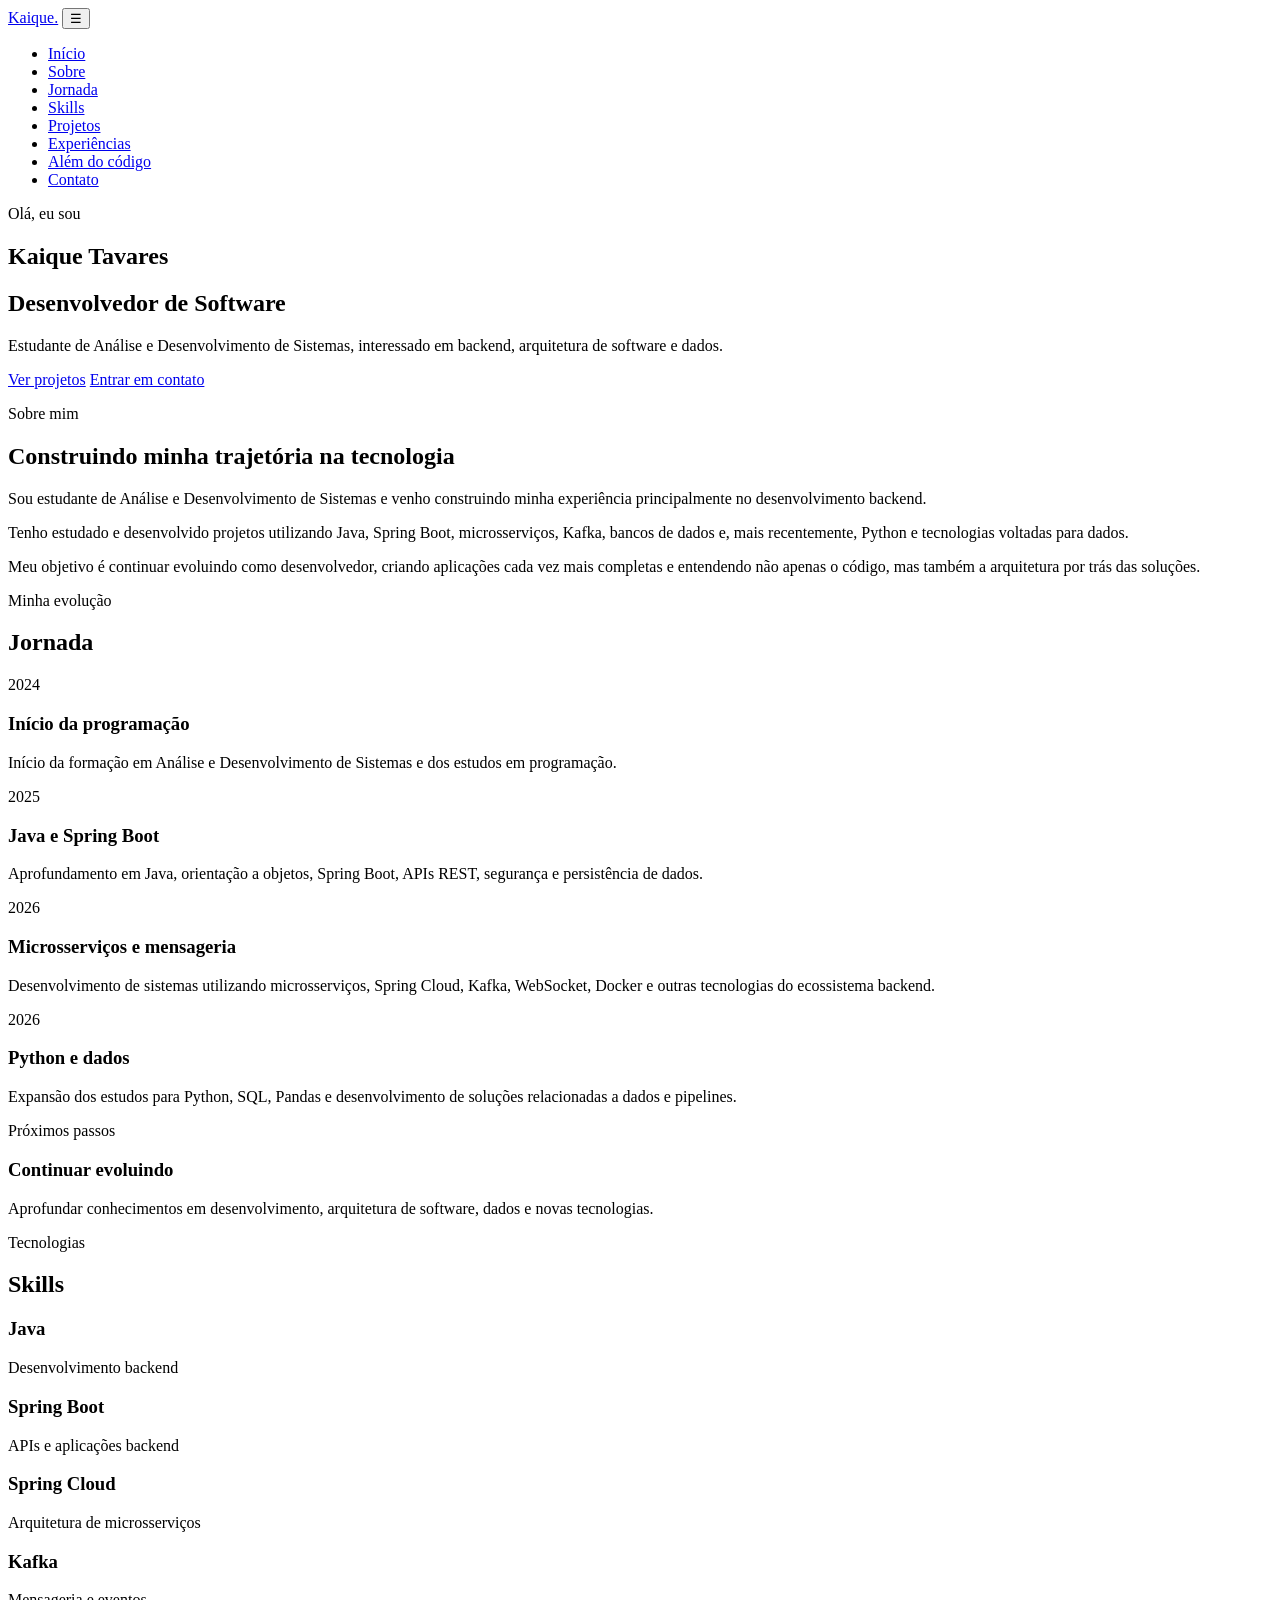
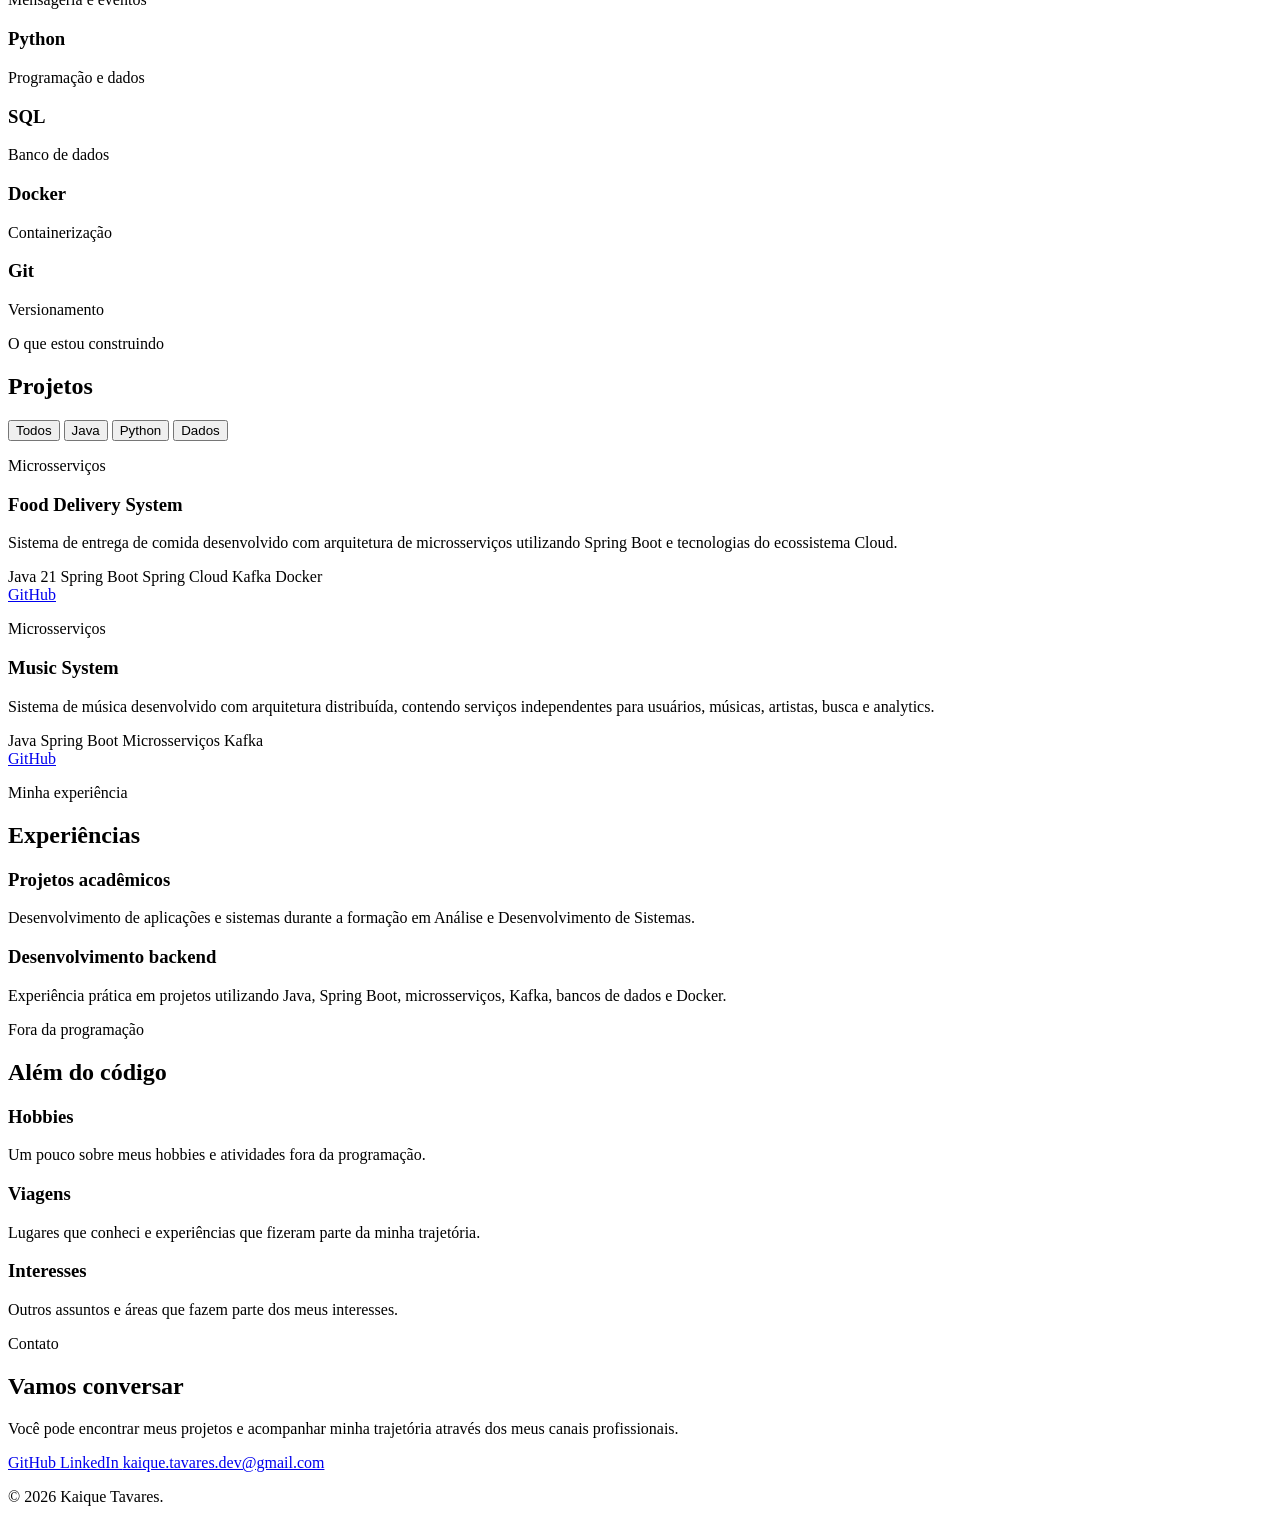
==== index.html @ 8b567968 "criando a estrutura do portfolio" ====
<!DOCTYPE html>
<html lang="pt-BR">
<head>
    <meta charset="UTF-8">
    <meta name="viewport" content="width=device-width, initial-scale=1.0">
    <meta name="description" content="Portfólio pessoal de Kaique Tavares, desenvolvedor de software.">
    <title>Kaique Tavares | Desenvolvedor de Software</title>
    <link rel="stylesheet" href="css/style.css">
</head>

<body>

    <header class="header">
        <nav class="navbar">
            <a href="#home" class="logo">Kaique.</a>

            <button class="menu-toggle" type="button" aria-label="Abrir menu" aria-expanded="false">
                ☰
            </button>

            <ul class="nav-links">
                <li><a href="#home">Início</a></li>
                <li><a href="#sobre">Sobre</a></li>
                <li><a href="#jornada">Jornada</a></li>
                <li><a href="#skills">Skills</a></li>
                <li><a href="#projetos">Projetos</a></li>
                <li><a href="#experiencias">Experiências</a></li>
                <li><a href="#alem-do-codigo">Além do código</a></li>
                <li><a href="#contato">Contato</a></li>
            </ul>
        </nav>
    </header>

    <main>

        <section id="home" class="hero">
            <div class="hero-content">
                <p class="hero-intro">Olá, eu sou</p>

                <h1>Kaique Tavares</h1>

                <h2>Desenvolvedor de Software</h2>

                <p class="hero-description">
                    Estudante de Análise e Desenvolvimento de Sistemas,
                    interessado em backend, arquitetura de software e dados.
                </p>

                <div class="hero-actions">
                    <a href="#projetos" class="btn">Ver projetos</a>
                    <a href="#contato" class="btn btn-outline">Entrar em contato</a>
                </div>
            </div>
        </section>

        <section id="sobre" class="section">
            <div class="container">
                <p class="section-subtitle">Sobre mim</p>

                <h2 class="section-title">Construindo minha trajetória na tecnologia</h2>

                <div class="about-content">
                    <div class="about-image"></div>

                    <div class="about-text">
                        <p>
                            Sou estudante de Análise e Desenvolvimento de Sistemas
                            e venho construindo minha experiência principalmente
                            no desenvolvimento backend.
                        </p>

                        <p>
                            Tenho estudado e desenvolvido projetos utilizando Java,
                            Spring Boot, microsserviços, Kafka, bancos de dados e,
                            mais recentemente, Python e tecnologias voltadas para dados.
                        </p>

                        <p>
                            Meu objetivo é continuar evoluindo como desenvolvedor,
                            criando aplicações cada vez mais completas e entendendo
                            não apenas o código, mas também a arquitetura por trás
                            das soluções.
                        </p>
                    </div>
                </div>
            </div>
        </section>

        <section id="jornada" class="section">
            <div class="container">
                <p class="section-subtitle">Minha evolução</p>

                <h2 class="section-title">Jornada</h2>

                <div class="timeline">

                    <article class="timeline-item">
                        <span class="timeline-year">2024</span>

                        <div class="timeline-content">
                            <h3>Início da programação</h3>

                            <p>
                                Início da formação em Análise e Desenvolvimento
                                de Sistemas e dos estudos em programação.
                            </p>
                        </div>
                    </article>

                    <article class="timeline-item">
                        <span class="timeline-year">2025</span>

                        <div class="timeline-content">
                            <h3>Java e Spring Boot</h3>

                            <p>
                                Aprofundamento em Java, orientação a objetos,
                                Spring Boot, APIs REST, segurança e persistência
                                de dados.
                            </p>
                        </div>
                    </article>

                    <article class="timeline-item">
                        <span class="timeline-year">2026</span>

                        <div class="timeline-content">
                            <h3>Microsserviços e mensageria</h3>

                            <p>
                                Desenvolvimento de sistemas utilizando
                                microsserviços, Spring Cloud, Kafka, WebSocket,
                                Docker e outras tecnologias do ecossistema backend.
                            </p>
                        </div>
                    </article>

                    <article class="timeline-item">
                        <span class="timeline-year">2026</span>

                        <div class="timeline-content">
                            <h3>Python e dados</h3>

                            <p>
                                Expansão dos estudos para Python, SQL, Pandas
                                e desenvolvimento de soluções relacionadas
                                a dados e pipelines.
                            </p>
                        </div>
                    </article>

                    <article class="timeline-item">
                        <span class="timeline-year">Próximos passos</span>

                        <div class="timeline-content">
                            <h3>Continuar evoluindo</h3>

                            <p>
                                Aprofundar conhecimentos em desenvolvimento,
                                arquitetura de software, dados e novas tecnologias.
                            </p>
                        </div>
                    </article>

                </div>
            </div>
        </section>

        <section id="skills" class="section">
            <div class="container">
                <p class="section-subtitle">Tecnologias</p>

                <h2 class="section-title">Skills</h2>

                <div class="skills-grid">

                    <article class="skill-card">
                        <h3>Java</h3>
                        <p>Desenvolvimento backend</p>
                    </article>

                    <article class="skill-card">
                        <h3>Spring Boot</h3>
                        <p>APIs e aplicações backend</p>
                    </article>

                    <article class="skill-card">
                        <h3>Spring Cloud</h3>
                        <p>Arquitetura de microsserviços</p>
                    </article>

                    <article class="skill-card">
                        <h3>Kafka</h3>
                        <p>Mensageria e eventos</p>
                    </article>

                    <article class="skill-card">
                        <h3>Python</h3>
                        <p>Programação e dados</p>
                    </article>

                    <article class="skill-card">
                        <h3>SQL</h3>
                        <p>Banco de dados</p>
                    </article>

                    <article class="skill-card">
                        <h3>Docker</h3>
                        <p>Containerização</p>
                    </article>

                    <article class="skill-card">
                        <h3>Git</h3>
                        <p>Versionamento</p>
                    </article>

                </div>
            </div>
        </section>

        <section id="projetos" class="section">
            <div class="container">
                <p class="section-subtitle">O que estou construindo</p>

                <h2 class="section-title">Projetos</h2>

                <div class="project-filters">
                    <button type="button" class="filter-btn active" data-filter="todos">
                        Todos
                    </button>

                    <button type="button" class="filter-btn" data-filter="java">
                        Java
                    </button>

                    <button type="button" class="filter-btn" data-filter="python">
                        Python
                    </button>

                    <button type="button" class="filter-btn" data-filter="dados">
                        Dados
                    </button>
                </div>

                <div class="projects-grid">

                    <article class="project-card" data-category="java">
                        <div class="project-content">
                            <p class="project-category">Microsserviços</p>

                            <h3>Food Delivery System</h3>

                            <p>
                                Sistema de entrega de comida desenvolvido com
                                arquitetura de microsserviços utilizando
                                Spring Boot e tecnologias do ecossistema Cloud.
                            </p>

                            <div class="project-technologies">
                                <span>Java 21</span>
                                <span>Spring Boot</span>
                                <span>Spring Cloud</span>
                                <span>Kafka</span>
                                <span>Docker</span>
                            </div>

                            <div class="project-links">
                                <a
                                    href="https://github.com/KaiqueVieiraTavares/entrega-comida"
                                    target="_blank"
                                    rel="noopener noreferrer"
                                >
                                    GitHub
                                </a>
                            </div>
                        </div>
                    </article>

                    <article class="project-card" data-category="java">
                        <div class="project-content">
                            <p class="project-category">Microsserviços</p>

                            <h3>Music System</h3>

                            <p>
                                Sistema de música desenvolvido com arquitetura
                                distribuída, contendo serviços independentes
                                para usuários, músicas, artistas, busca e analytics.
                            </p>

                            <div class="project-technologies">
                                <span>Java</span>
                                <span>Spring Boot</span>
                                <span>Microsserviços</span>
                                <span>Kafka</span>
                            </div>

                            <div class="project-links">
                                <a
                                    href="https://github.com/KaiqueVieiraTavares/music-system"
                                    target="_blank"
                                    rel="noopener noreferrer"
                                >
                                    GitHub
                                </a>
                            </div>
                        </div>
                    </article>

                </div>
            </div>
        </section>

        <section id="experiencias" class="section">
            <div class="container">
                <p class="section-subtitle">Minha experiência</p>

                <h2 class="section-title">Experiências</h2>

                <div class="experience-list">

                    <article class="experience-item">
                        <h3>Projetos acadêmicos</h3>

                        <p>
                            Desenvolvimento de aplicações e sistemas durante
                            a formação em Análise e Desenvolvimento de Sistemas.
                        </p>
                    </article>

                    <article class="experience-item">
                        <h3>Desenvolvimento backend</h3>

                        <p>
                            Experiência prática em projetos utilizando Java,
                            Spring Boot, microsserviços, Kafka, bancos de dados
                            e Docker.
                        </p>
                    </article>

                </div>
            </div>
        </section>

        <section id="alem-do-codigo" class="section">
            <div class="container">
                <p class="section-subtitle">Fora da programação</p>

                <h2 class="section-title">Além do código</h2>

                <div class="life-grid">

                    <article class="life-card">
                        <h3>Hobbies</h3>

                        <p>
                            Um pouco sobre meus hobbies e atividades
                            fora da programação.
                        </p>
                    </article>

                    <article class="life-card">
                        <h3>Viagens</h3>

                        <p>
                            Lugares que conheci e experiências
                            que fizeram parte da minha trajetória.
                        </p>
                    </article>

                    <article class="life-card">
                        <h3>Interesses</h3>

                        <p>
                            Outros assuntos e áreas que fazem parte
                            dos meus interesses.
                        </p>
                    </article>

                </div>
            </div>
        </section>

        <section id="contato" class="section">
            <div class="container">
                <p class="section-subtitle">Contato</p>

                <h2 class="section-title">Vamos conversar</h2>

                <p class="contact-description">
                    Você pode encontrar meus projetos e acompanhar
                    minha trajetória através dos meus canais profissionais.
                </p>

                <div class="contact-links">

                    <a
                        href="https://github.com/KaiqueVieiraTavares"
                        target="_blank"
                        rel="noopener noreferrer"
                    >
                        GitHub
                    </a>

                    <a
                        href="https://www.linkedin.com/in/kaique-tavares-1653822b4/"
                        target="_blank"
                        rel="noopener noreferrer"
                    >
                        LinkedIn
                    </a>

                    <a href="mailto:kaique.tavares.dev@gmail.com">
                        kaique.tavares.dev@gmail.com
                    </a>

                </div>
            </div>
        </section>

    </main>

    <footer class="footer">
        <p>&copy; 2026 Kaique Tavares.</p>
    </footer>

    <script src="js/script.js"></script>

</body>
</html>
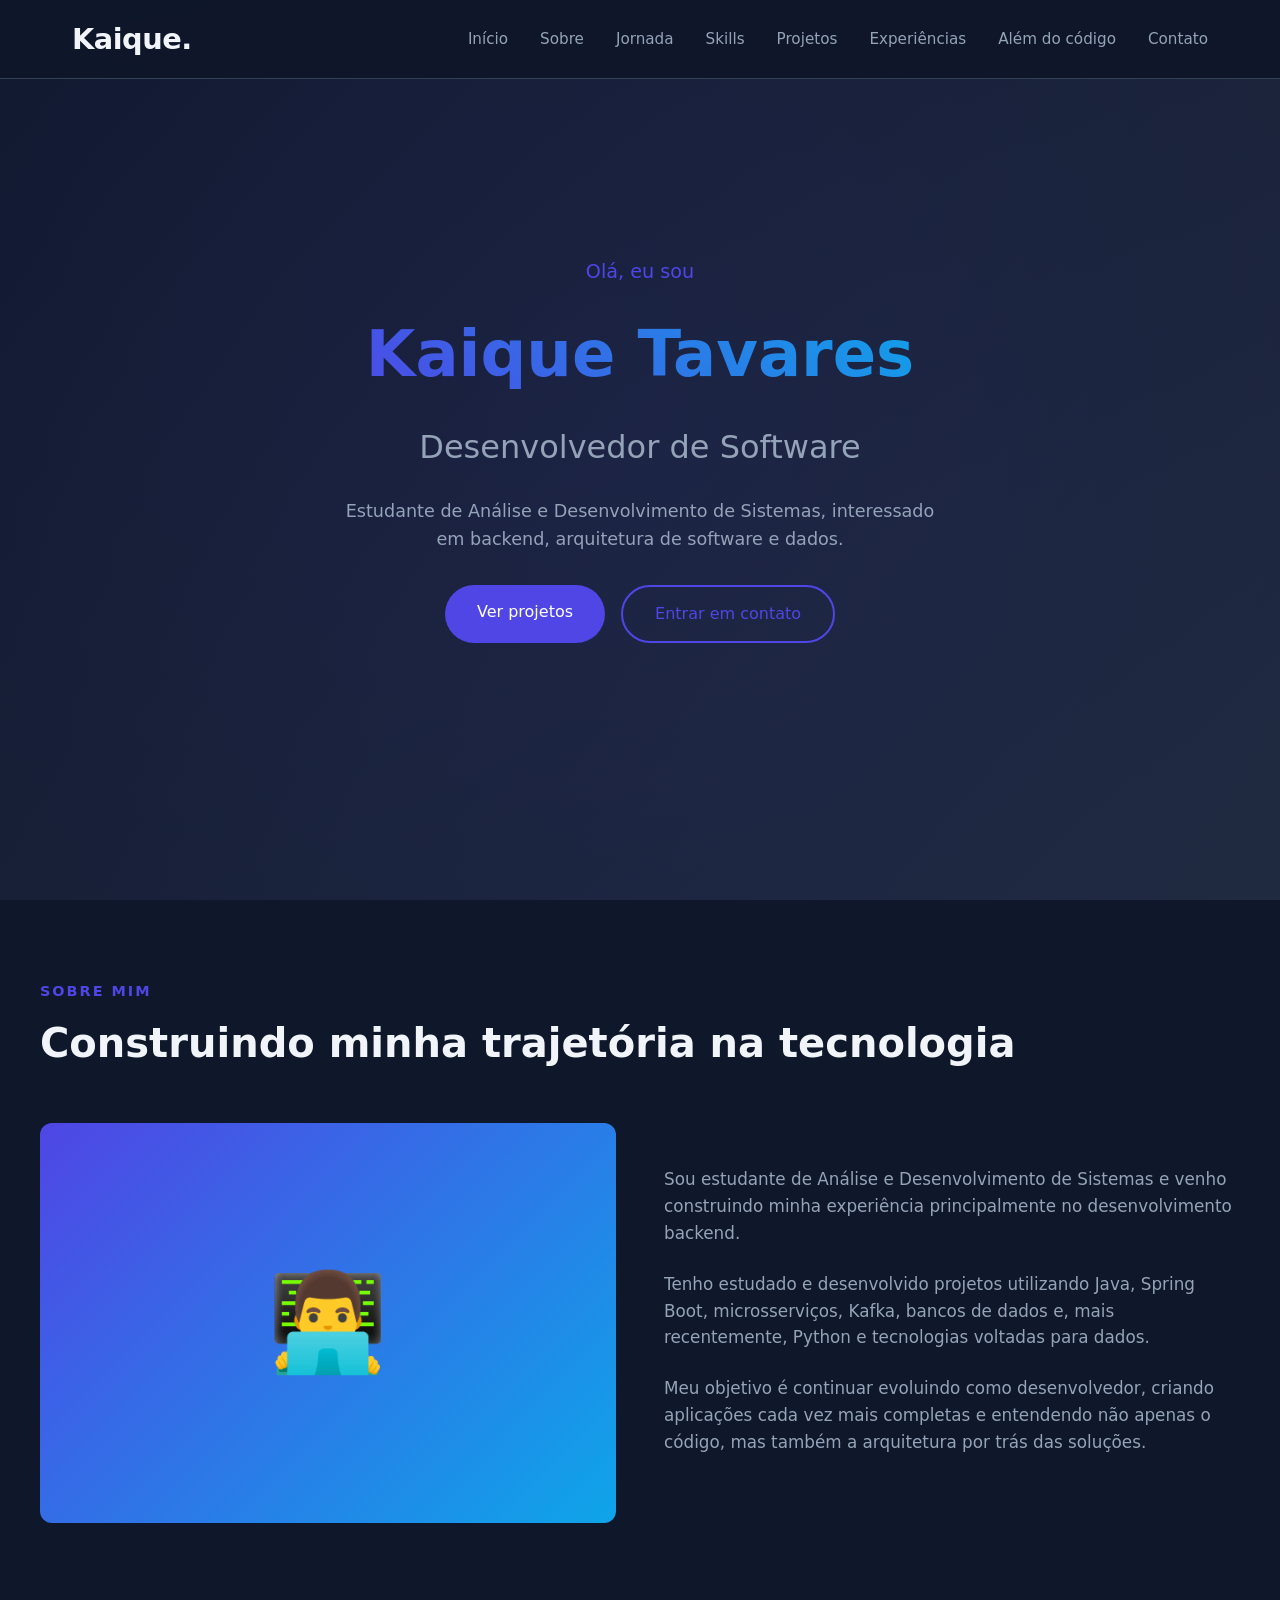
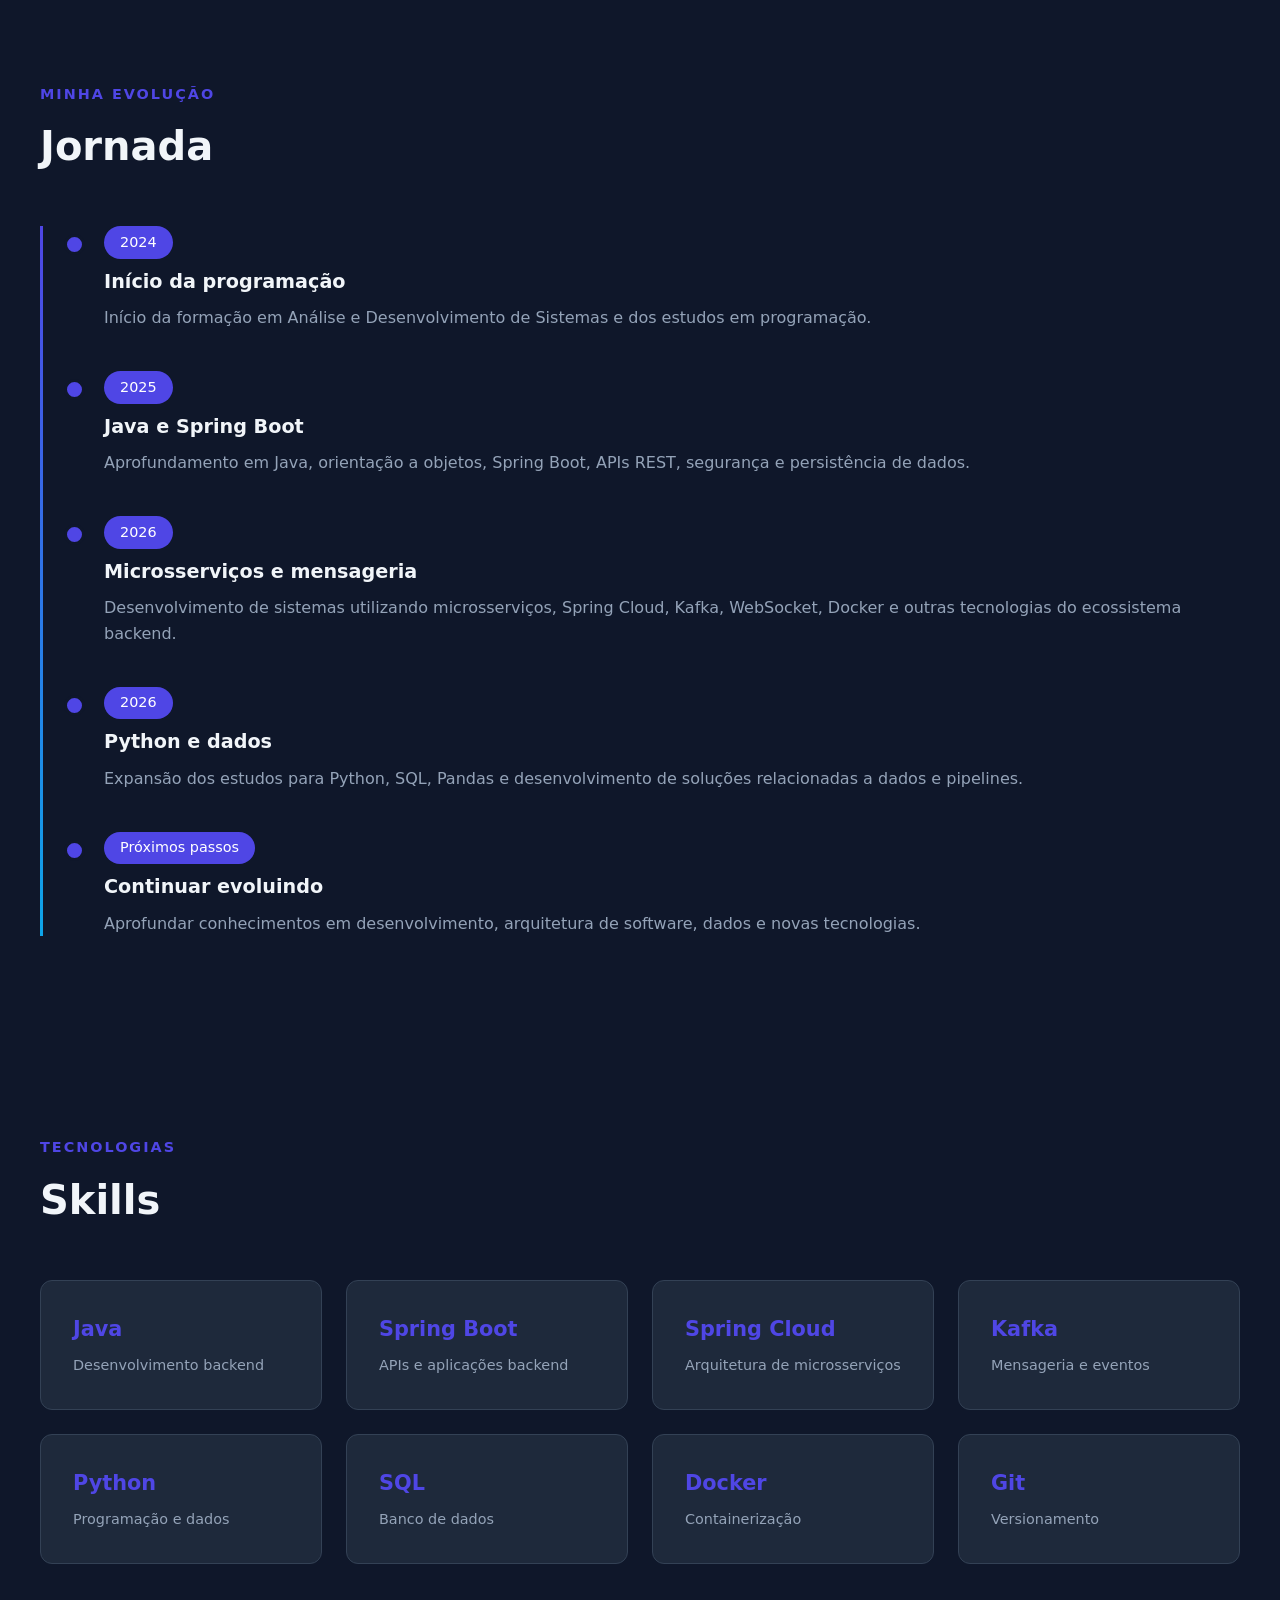
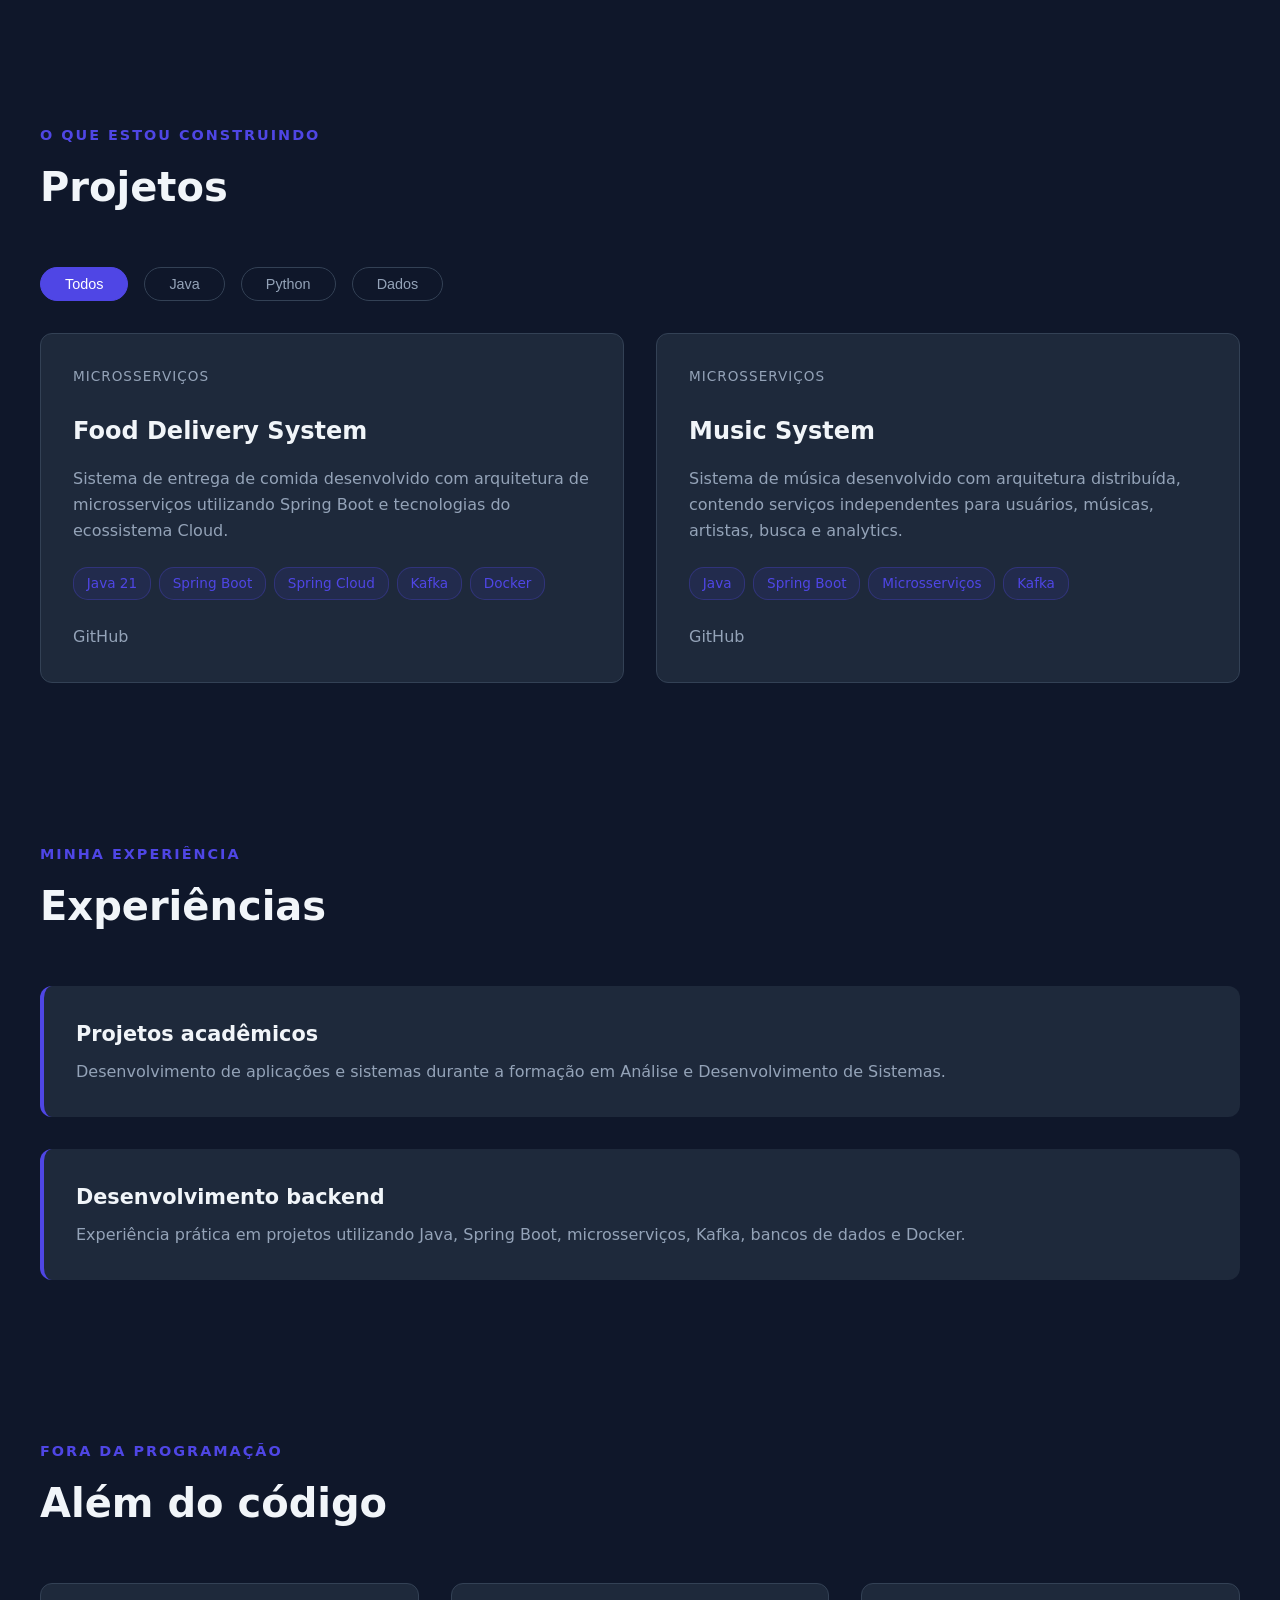
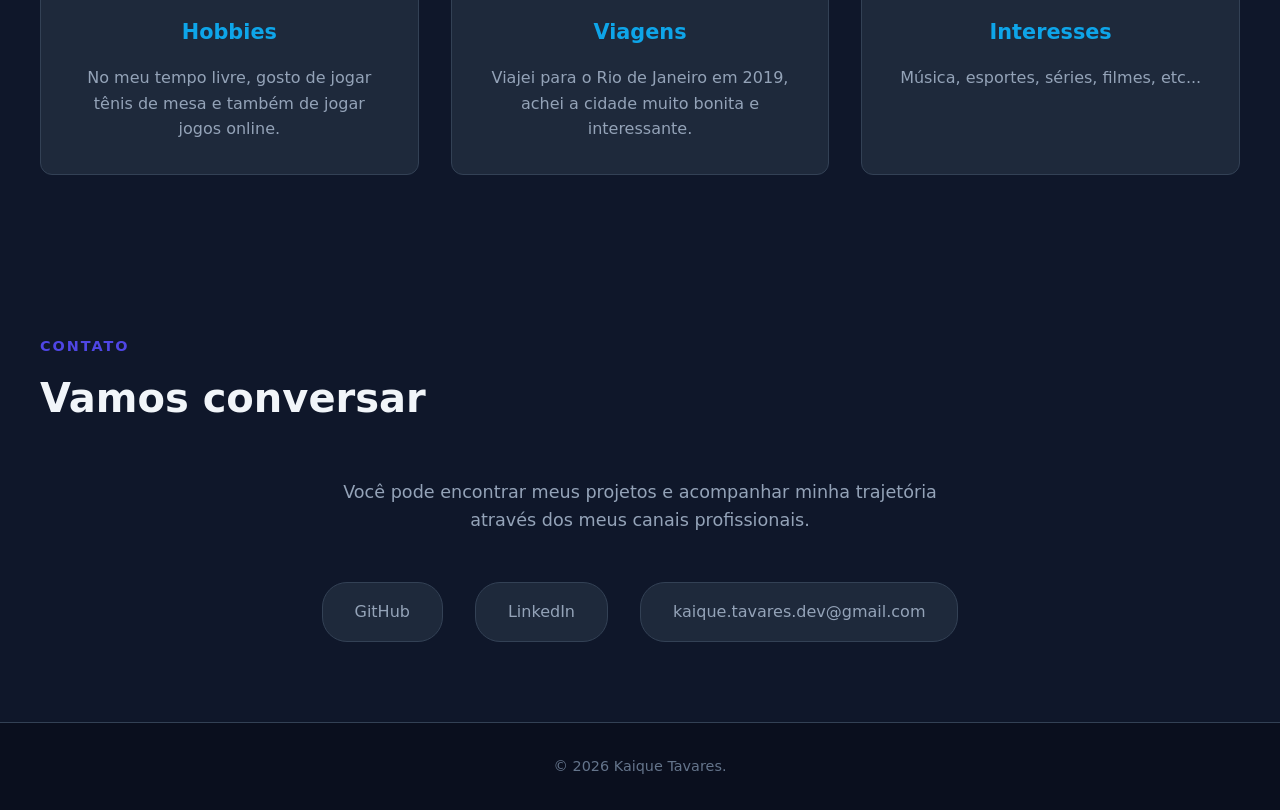
==== commit 79b55f88: "corrigindo sessão sobre mim" ====
--- a/index.html
+++ b/index.html
@@ -351,20 +351,19 @@
                 <div class="life-grid">
 
                     <article class="life-card">
-                        <h3>Hobbies</h3>
-
-                        <p>
-                            Um pouco sobre meus hobbies e atividades
-                            fora da programação.
-                        </p>
-                    </article>
+    <h3>Hobbies</h3>
+
+    <p>
+        No meu tempo livre, gosto de jogar tênis de mesa
+        e também de jogar jogos online.
+    </p>
+</article>
 
                     <article class="life-card">
                         <h3>Viagens</h3>
 
                         <p>
-                            Lugares que conheci e experiências
-                            que fizeram parte da minha trajetória.
+                           Viajei para o Rio de Janeiro em 2019, achei a cidade muito bonita e interessante.
                         </p>
                     </article>
 
@@ -372,8 +371,7 @@
                         <h3>Interesses</h3>
 
                         <p>
-                            Outros assuntos e áreas que fazem parte
-                            dos meus interesses.
+                            Música, esportes, séries, filmes, etc...
                         </p>
                     </article>
 
--- a/css/style.css
+++ b/css/style.css
@@ -0,0 +1,709 @@
+:root {
+    --primary-color: #4f46e5;
+    --primary-hover: #4338ca;
+    --secondary-color: #0ea5e9;
+    --dark-bg: #0f172a;
+    --darker-bg: #0a0f1e;
+    --card-bg: #1e293b;
+    --text-primary: #f1f5f9;
+    --text-secondary: #94a3b8;
+    --text-muted: #64748b;
+    --border-color: #334155;
+    --success-color: #10b981;
+    --transition: all 0.3s ease;
+    --border-radius: 12px;
+    --box-shadow: 0 10px 30px rgba(0, 0, 0, 0.3);
+}
+
+* {
+    margin: 0;
+    padding: 0;
+    box-sizing: border-box;
+}
+
+html {
+    scroll-behavior: smooth;
+}
+
+body {
+    font-family: 'Segoe UI', system-ui, -apple-system, sans-serif;
+    background-color: var(--dark-bg);
+    color: var(--text-primary);
+    line-height: 1.6;
+    overflow-x: hidden;
+}
+
+.header {
+    position: fixed;
+    top: 0;
+    left: 0;
+    right: 0;
+    background-color: rgba(15, 23, 42, 0.95);
+    backdrop-filter: blur(10px);
+    z-index: 1000;
+    border-bottom: 1px solid var(--border-color);
+}
+
+.navbar {
+    display: flex;
+    justify-content: space-between;
+    align-items: center;
+    padding: 1rem 2rem;
+    max-width: 1200px;
+    margin: 0 auto;
+}
+
+.logo {
+    font-size: 1.8rem;
+    font-weight: 700;
+    color: var(--text-primary);
+    text-decoration: none;
+    letter-spacing: -0.5px;
+}
+
+.logo::after {
+    content: '';
+    color: var(--primary-color);
+}
+
+.nav-links {
+    display: flex;
+    list-style: none;
+    gap: 2rem;
+    align-items: center;
+}
+
+.nav-links a {
+    color: var(--text-secondary);
+    text-decoration: none;
+    font-size: 0.95rem;
+    transition: var(--transition);
+    position: relative;
+}
+
+.nav-links a:hover {
+    color: var(--text-primary);
+}
+
+.nav-links a::after {
+    content: '';
+    position: absolute;
+    bottom: -5px;
+    left: 0;
+    width: 0;
+    height: 2px;
+    background-color: var(--primary-color);
+    transition: var(--transition);
+}
+
+.nav-links a:hover::after {
+    width: 100%;
+}
+
+.menu-toggle {
+    display: none;
+    background: none;
+    border: none;
+    color: var(--text-primary);
+    font-size: 1.5rem;
+    cursor: pointer;
+    padding: 0.5rem;
+}
+
+.hero {
+    min-height: 100vh;
+    display: flex;
+    align-items: center;
+    justify-content: center;
+    background: linear-gradient(135deg, #0f172a 0%, #1e293b 100%);
+    position: relative;
+    overflow: hidden;
+    padding: 0 2rem;
+}
+
+.hero::before {
+    content: '';
+    position: absolute;
+    top: -50%;
+    left: -50%;
+    width: 200%;
+    height: 200%;
+    background: radial-gradient(circle, rgba(79, 70, 229, 0.1) 0%, transparent 70%);
+    animation: rotate 20s linear infinite;
+}
+
+@keyframes rotate {
+    from {
+        transform: rotate(0deg);
+    }
+    to {
+        transform: rotate(360deg);
+    }
+}
+
+.hero-content {
+    text-align: center;
+    position: relative;
+    z-index: 1;
+}
+
+.hero-intro {
+    font-size: 1.2rem;
+    color: var(--primary-color);
+    margin-bottom: 1rem;
+    font-weight: 500;
+}
+
+.hero h1 {
+    font-size: 4rem;
+    margin-bottom: 1rem;
+    background: linear-gradient(45deg, #4f46e5, #0ea5e9);
+    -webkit-background-clip: text;
+    -webkit-text-fill-color: transparent;
+    background-clip: text;
+    animation: fadeInUp 0.8s ease;
+}
+
+.hero h2 {
+    font-size: 2rem;
+    color: var(--text-secondary);
+    margin-bottom: 1.5rem;
+    font-weight: 400;
+    animation: fadeInUp 0.8s ease 0.2s backwards;
+}
+
+.hero-description {
+    font-size: 1.1rem;
+    color: var(--text-secondary);
+    max-width: 600px;
+    margin: 0 auto 2rem;
+    animation: fadeInUp 0.8s ease 0.4s backwards;
+}
+
+.hero-actions {
+    display: flex;
+    gap: 1rem;
+    justify-content: center;
+    animation: fadeInUp 0.8s ease 0.6s backwards;
+}
+
+@keyframes fadeInUp {
+    from {
+        opacity: 0;
+        transform: translateY(30px);
+    }
+    to {
+        opacity: 1;
+        transform: translateY(0);
+    }
+}
+
+.btn {
+    display: inline-block;
+    padding: 0.9rem 2rem;
+    border-radius: 50px;
+    text-decoration: none;
+    font-weight: 500;
+    transition: var(--transition);
+    font-size: 1rem;
+}
+
+.btn:first-child {
+    background-color: var(--primary-color);
+    color: white;
+}
+
+.btn:first-child:hover {
+    background-color: var(--primary-hover);
+    transform: translateY(-2px);
+    box-shadow: 0 10px 20px rgba(79, 70, 229, 0.3);
+}
+
+.btn-outline {
+    border: 2px solid var(--primary-color);
+    color: var(--primary-color);
+}
+
+.btn-outline:hover {
+    background-color: var(--primary-color);
+    color: white;
+    transform: translateY(-2px);
+}
+
+.section {
+    padding: 5rem 2rem;
+}
+
+.container {
+    max-width: 1200px;
+    margin: 0 auto;
+}
+
+.section-subtitle {
+    color: var(--primary-color);
+    font-weight: 600;
+    text-transform: uppercase;
+    letter-spacing: 2px;
+    font-size: 0.9rem;
+    margin-bottom: 0.5rem;
+}
+
+.section-title {
+    font-size: 2.5rem;
+    margin-bottom: 3rem;
+    color: var(--text-primary);
+}
+
+.about-content {
+    display: grid;
+    grid-template-columns: 1fr 1fr;
+    gap: 3rem;
+    align-items: center;
+}
+
+.about-image {
+    width: 100%;
+    height: 400px;
+    background: linear-gradient(135deg, #4f46e5 0%, #0ea5e9 100%);
+    border-radius: var(--border-radius);
+    position: relative;
+    overflow: hidden;
+}
+
+.about-image::before {
+    content: '👨‍💻';
+    position: absolute;
+    top: 50%;
+    left: 50%;
+    transform: translate(-50%, -50%);
+    font-size: 6rem;
+}
+
+.about-text p {
+    margin-bottom: 1.5rem;
+    color: var(--text-secondary);
+    font-size: 1.05rem;
+}
+
+.timeline {
+    position: relative;
+    padding-left: 2rem;
+}
+
+.timeline::before {
+    content: '';
+    position: absolute;
+    left: 0;
+    top: 0;
+    bottom: 0;
+    width: 3px;
+    background: linear-gradient(180deg, #4f46e5, #0ea5e9);
+}
+
+.timeline-item {
+    position: relative;
+    margin-bottom: 2.5rem;
+    padding-left: 2rem;
+}
+
+.timeline-item::before {
+    content: '';
+    position: absolute;
+    left: -0.5rem;
+    top: 0.5rem;
+    width: 15px;
+    height: 15px;
+    background-color: var(--primary-color);
+    border-radius: 50%;
+    border: 3px solid var(--dark-bg);
+}
+
+.timeline-year {
+    display: inline-block;
+    background-color: var(--primary-color);
+    color: white;
+    padding: 0.3rem 1rem;
+    border-radius: 20px;
+    font-size: 0.9rem;
+    margin-bottom: 0.5rem;
+}
+
+.timeline-content h3 {
+    color: var(--text-primary);
+    margin-bottom: 0.5rem;
+    font-size: 1.2rem;
+}
+
+.timeline-content p {
+    color: var(--text-secondary);
+}
+
+.skills-grid {
+    display: grid;
+    grid-template-columns: repeat(auto-fit, minmax(250px, 1fr));
+    gap: 1.5rem;
+}
+
+.skill-card {
+    background-color: var(--card-bg);
+    padding: 2rem;
+    border-radius: var(--border-radius);
+    transition: var(--transition);
+    border: 1px solid var(--border-color);
+}
+
+.skill-card:hover {
+    transform: translateY(-5px);
+    border-color: var(--primary-color);
+    box-shadow: var(--box-shadow);
+}
+
+.skill-card h3 {
+    color: var(--primary-color);
+    margin-bottom: 0.5rem;
+    font-size: 1.3rem;
+}
+
+.skill-card p {
+    color: var(--text-secondary);
+    font-size: 0.9rem;
+}
+
+.project-filters {
+    display: flex;
+    gap: 1rem;
+    margin-bottom: 2rem;
+    flex-wrap: wrap;
+}
+
+.filter-btn {
+    padding: 0.5rem 1.5rem;
+    background-color: transparent;
+    border: 1px solid var(--border-color);
+    color: var(--text-secondary);
+    border-radius: 25px;
+    cursor: pointer;
+    transition: var(--transition);
+    font-size: 0.9rem;
+}
+
+.filter-btn:hover {
+    border-color: var(--primary-color);
+    color: var(--text-primary);
+}
+
+.filter-btn.active {
+    background-color: var(--primary-color);
+    color: white;
+    border-color: var(--primary-color);
+}
+
+.projects-grid {
+    display: grid;
+    grid-template-columns: repeat(auto-fit, minmax(350px, 1fr));
+    gap: 2rem;
+}
+
+.project-card {
+    background-color: var(--card-bg);
+    border-radius: var(--border-radius);
+    overflow: hidden;
+    transition: var(--transition);
+    border: 1px solid var(--border-color);
+}
+
+.project-card:hover {
+    transform: translateY(-5px);
+    box-shadow: var(--box-shadow);
+    border-color: var(--primary-color);
+}
+
+.project-content {
+    padding: 2rem;
+}
+
+.project-category {
+    color: var(--primary-color);
+    font-size: 0.85rem;
+    text-transform: uppercase;
+    letter-spacing: 1px;
+    margin-bottom: 0.5rem;
+}
+
+.project-content h3 {
+    color: var(--text-primary);
+    margin-bottom: 1rem;
+    font-size: 1.5rem;
+}
+
+.project-content > p {
+    color: var(--text-secondary);
+    margin-bottom: 1.5rem;
+}
+
+.project-technologies {
+    display: flex;
+    flex-wrap: wrap;
+    gap: 0.5rem;
+    margin-bottom: 1.5rem;
+}
+
+.project-technologies span {
+    background-color: rgba(79, 70, 229, 0.1);
+    color: var(--primary-color);
+    padding: 0.3rem 0.8rem;
+    border-radius: 15px;
+    font-size: 0.85rem;
+    border: 1px solid rgba(79, 70, 229, 0.3);
+}
+
+.project-links a {
+    display: inline-flex;
+    align-items: center;
+    gap: 0.5rem;
+    color: var(--text-secondary);
+    text-decoration: none;
+    transition: var(--transition);
+    font-weight: 500;
+}
+
+.project-links a:hover {
+    color: var(--primary-color);
+}
+
+.experience-list {
+    display: grid;
+    gap: 2rem;
+}
+
+.experience-item {
+    background-color: var(--card-bg);
+    padding: 2rem;
+    border-radius: var(--border-radius);
+    border-left: 4px solid var(--primary-color);
+    transition: var(--transition);
+}
+
+.experience-item:hover {
+    transform: translateX(10px);
+    box-shadow: var(--box-shadow);
+}
+
+.experience-item h3 {
+    color: var(--text-primary);
+    margin-bottom: 0.5rem;
+    font-size: 1.3rem;
+}
+
+.experience-item p {
+    color: var(--text-secondary);
+}
+
+.life-grid {
+    display: grid;
+    grid-template-columns: repeat(auto-fit, minmax(280px, 1fr));
+    gap: 2rem;
+}
+
+.life-card {
+    background-color: var(--card-bg);
+    padding: 2rem;
+    border-radius: var(--border-radius);
+    transition: var(--transition);
+    text-align: center;
+    border: 1px solid var(--border-color);
+}
+
+.life-card:hover {
+    transform: scale(1.05);
+    border-color: var(--secondary-color);
+    box-shadow: var(--box-shadow);
+}
+
+.life-card h3 {
+    color: var(--secondary-color);
+    margin-bottom: 1rem;
+    font-size: 1.3rem;
+}
+
+.life-card p {
+    color: var(--text-secondary);
+}
+
+.contact-description {
+    text-align: center;
+    color: var(--text-secondary);
+    max-width: 600px;
+    margin: 0 auto 3rem;
+    font-size: 1.1rem;
+}
+
+.contact-links {
+    display: flex;
+    justify-content: center;
+    gap: 2rem;
+    flex-wrap: wrap;
+}
+
+.contact-links a {
+    display: inline-flex;
+    align-items: center;
+    gap: 0.5rem;
+    padding: 1rem 2rem;
+    background-color: var(--card-bg);
+    border: 1px solid var(--border-color);
+    border-radius: 25px;
+    color: var(--text-secondary);
+    text-decoration: none;
+    transition: var(--transition);
+    font-weight: 500;
+}
+
+.contact-links a:hover {
+    border-color: var(--primary-color);
+    color: var(--text-primary);
+    transform: translateY(-3px);
+    box-shadow: var(--box-shadow);
+}
+
+.footer {
+    background-color: var(--darker-bg);
+    text-align: center;
+    padding: 2rem;
+    border-top: 1px solid var(--border-color);
+}
+
+.footer p {
+    color: var(--text-muted);
+    font-size: 0.9rem;
+}
+
+@keyframes slideIn {
+    from {
+        opacity: 0;
+        transform: translateX(-50px);
+    }
+    to {
+        opacity: 1;
+        transform: translateX(0);
+    }
+}
+
+.timeline-item {
+    animation: slideIn 0.6s ease forwards;
+}
+
+@media (max-width: 768px) {
+    .menu-toggle {
+        display: block;
+    }
+
+    .nav-links {
+        display: none;
+        position: absolute;
+        top: 100%;
+        left: 0;
+        right: 0;
+        background-color: var(--dark-bg);
+        flex-direction: column;
+        padding: 1rem;
+        gap: 1rem;
+        border-bottom: 1px solid var(--border-color);
+    }
+
+    .nav-links.active {
+        display: flex;
+    }
+
+    .hero h1 {
+        font-size: 3rem;
+    }
+
+    .hero h2 {
+        font-size: 1.5rem;
+    }
+
+    .about-content {
+        grid-template-columns: 1fr;
+    }
+
+    .about-image {
+        height: 300px;
+    }
+
+    .section {
+        padding: 3rem 1rem;
+    }
+
+    .section-title {
+        font-size: 2rem;
+    }
+
+    .projects-grid {
+        grid-template-columns: 1fr;
+    }
+
+    .hero-actions {
+        flex-direction: column;
+        align-items: center;
+    }
+
+    .contact-links {
+        flex-direction: column;
+        align-items: center;
+    }
+}
+
+@media (max-width: 480px) {
+    .navbar {
+        padding: 1rem;
+    }
+
+    .hero h1 {
+        font-size: 2.5rem;
+    }
+
+    .section {
+        padding: 2rem 0.5rem;
+    }
+
+    .timeline {
+        padding-left: 1rem;
+    }
+
+    .timeline-item {
+        padding-left: 1.5rem;
+    }
+}
+
+::-webkit-scrollbar {
+    width: 10px;
+}
+
+::-webkit-scrollbar-track {
+    background: var(--dark-bg);
+}
+
+::-webkit-scrollbar-thumb {
+    background: var(--primary-color);
+    border-radius: 5px;
+}
+
+::-webkit-scrollbar-thumb:hover {
+    background: var(--primary-hover);
+}
+
+.text-gradient {
+    background: linear-gradient(45deg, #4f46e5, #0ea5e9);
+    -webkit-background-clip: text;
+    -webkit-text-fill-color: transparent;
+    background-clip: text;
+}
+
+.hidden {
+    display: none;
+}
+
+.visible {
+    display: block;
+}
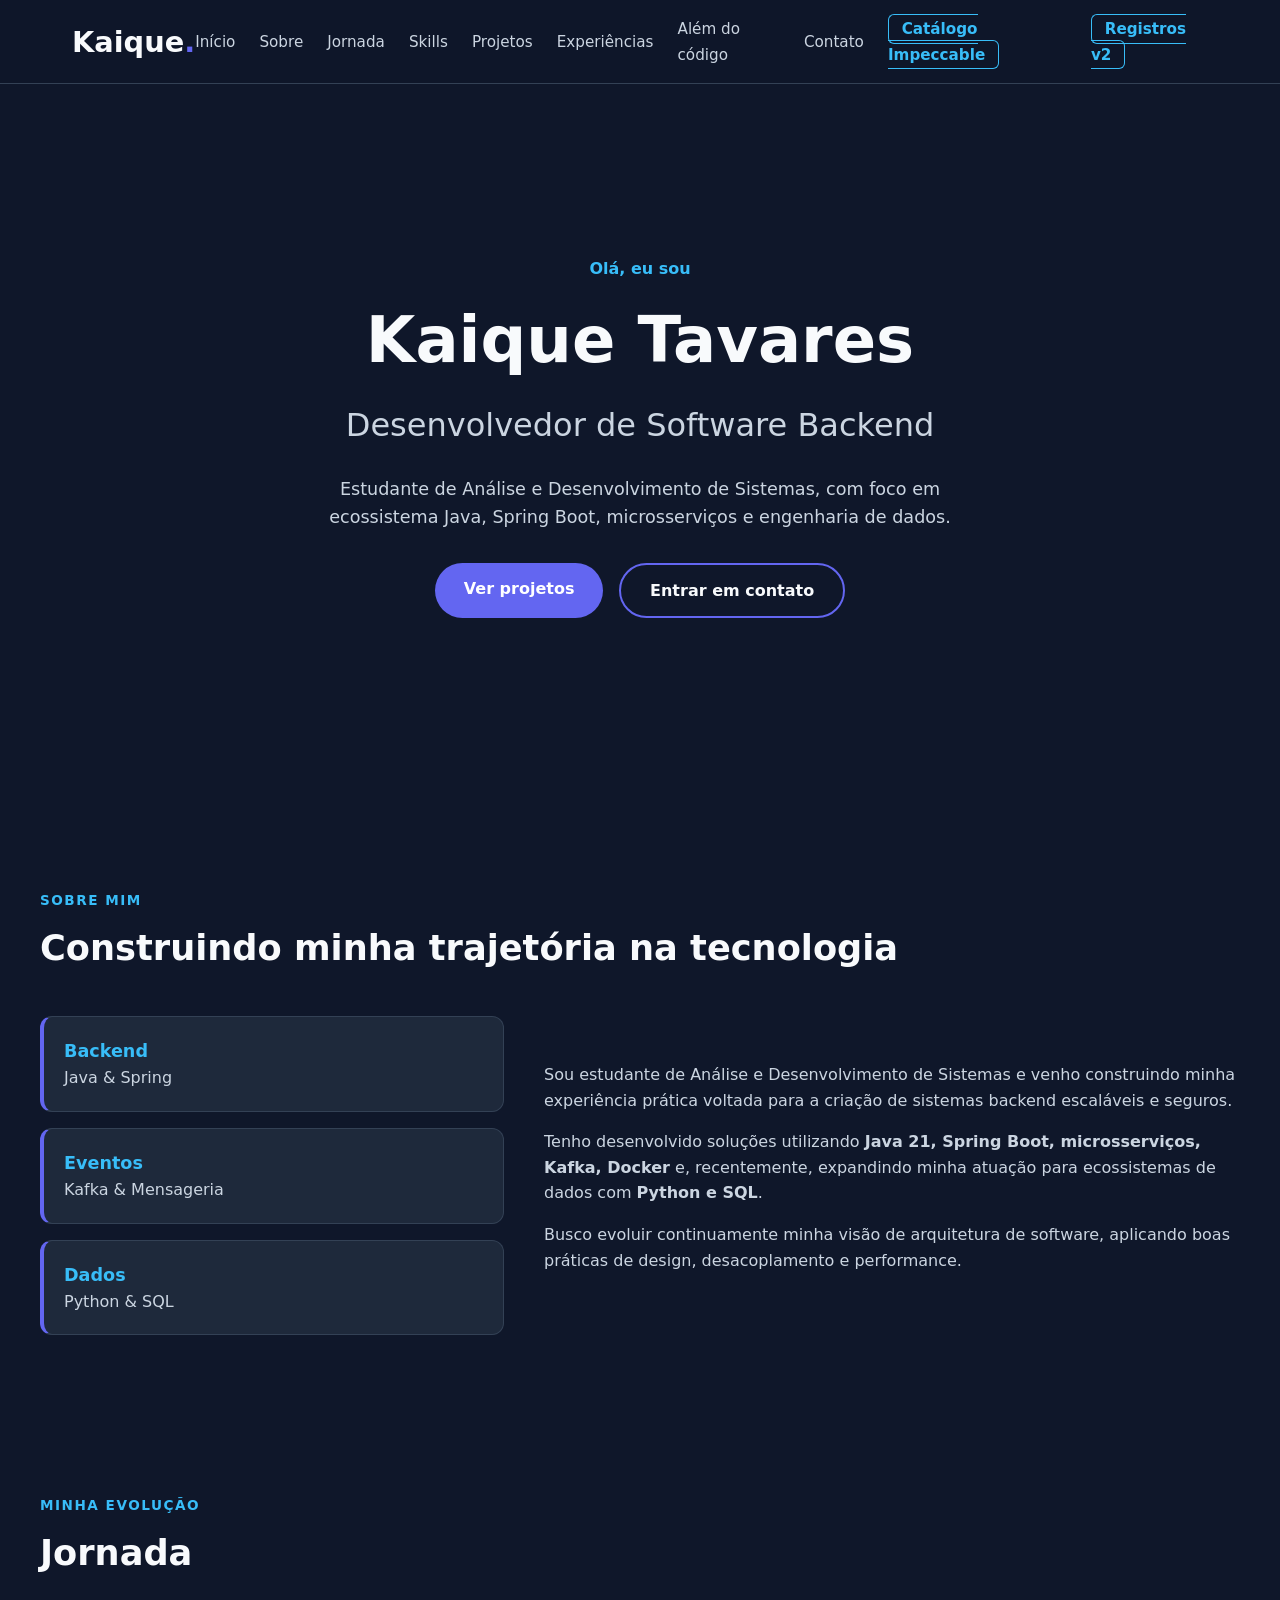
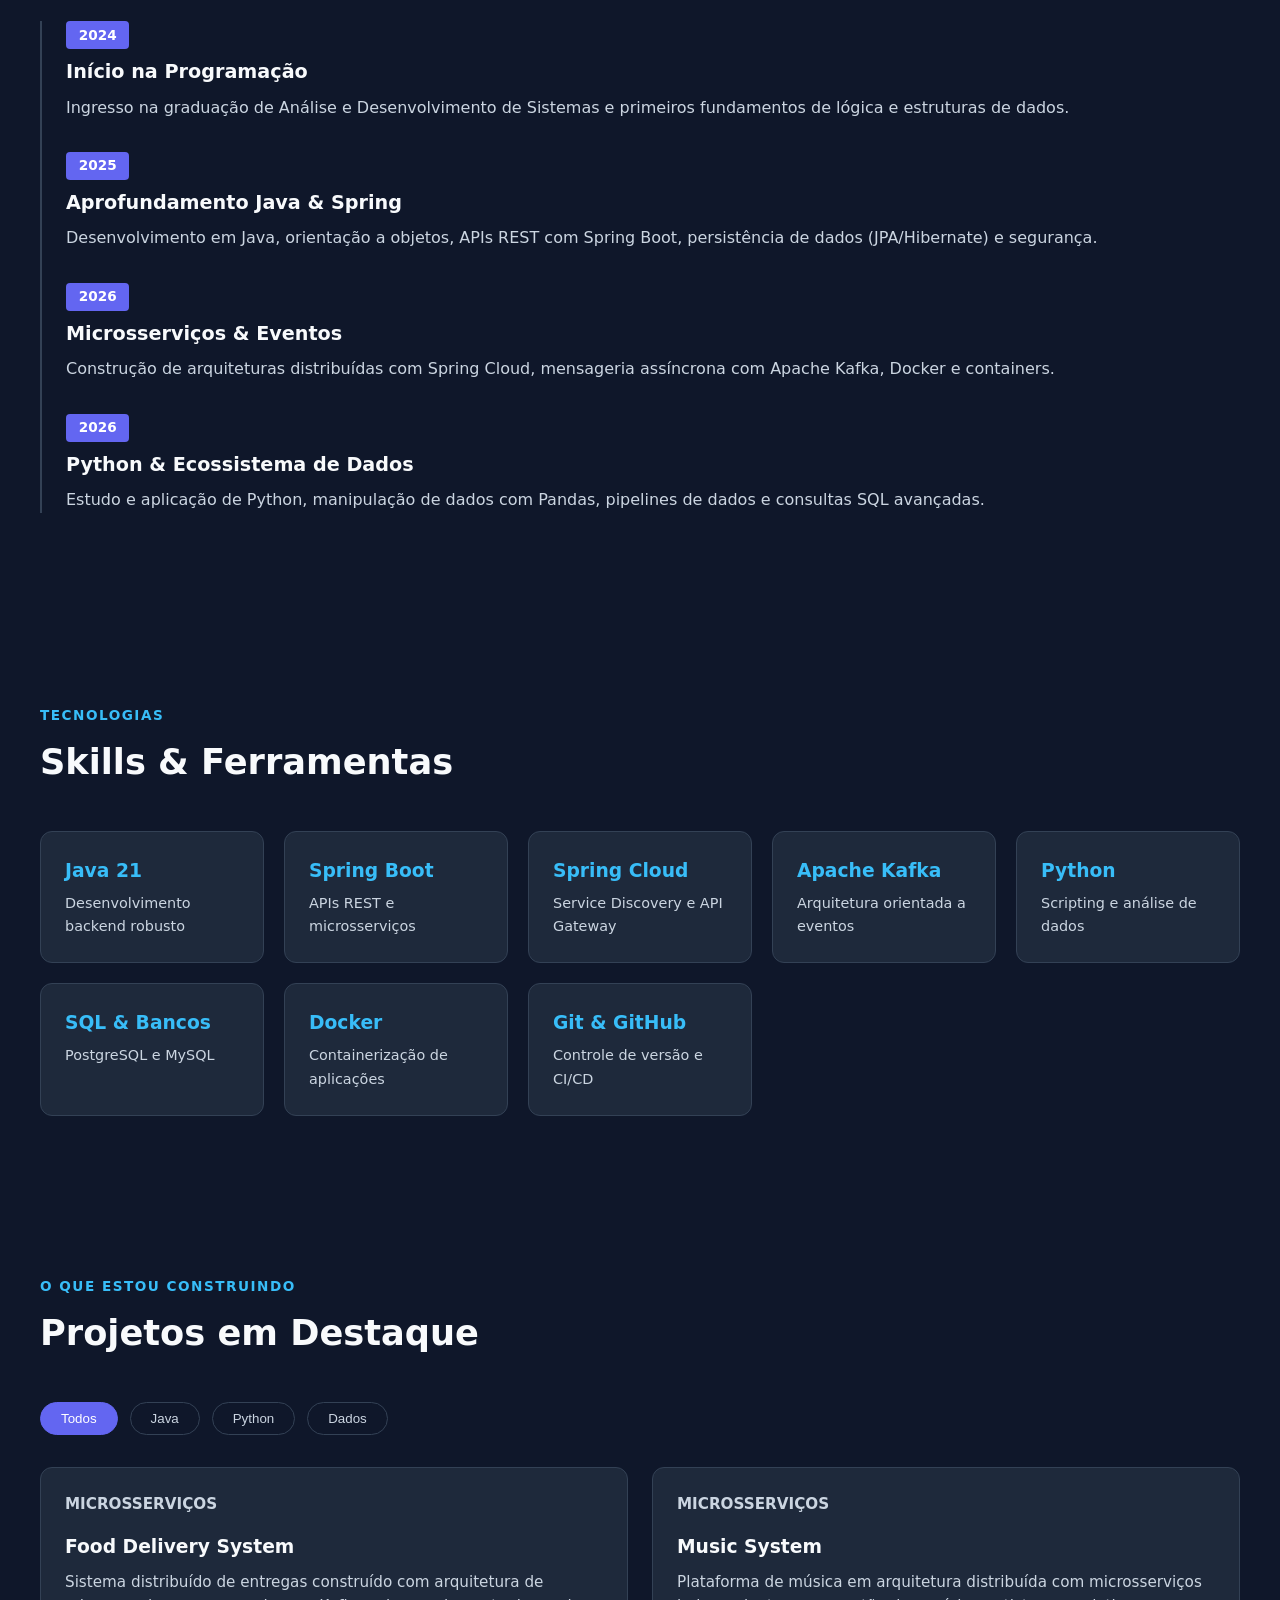
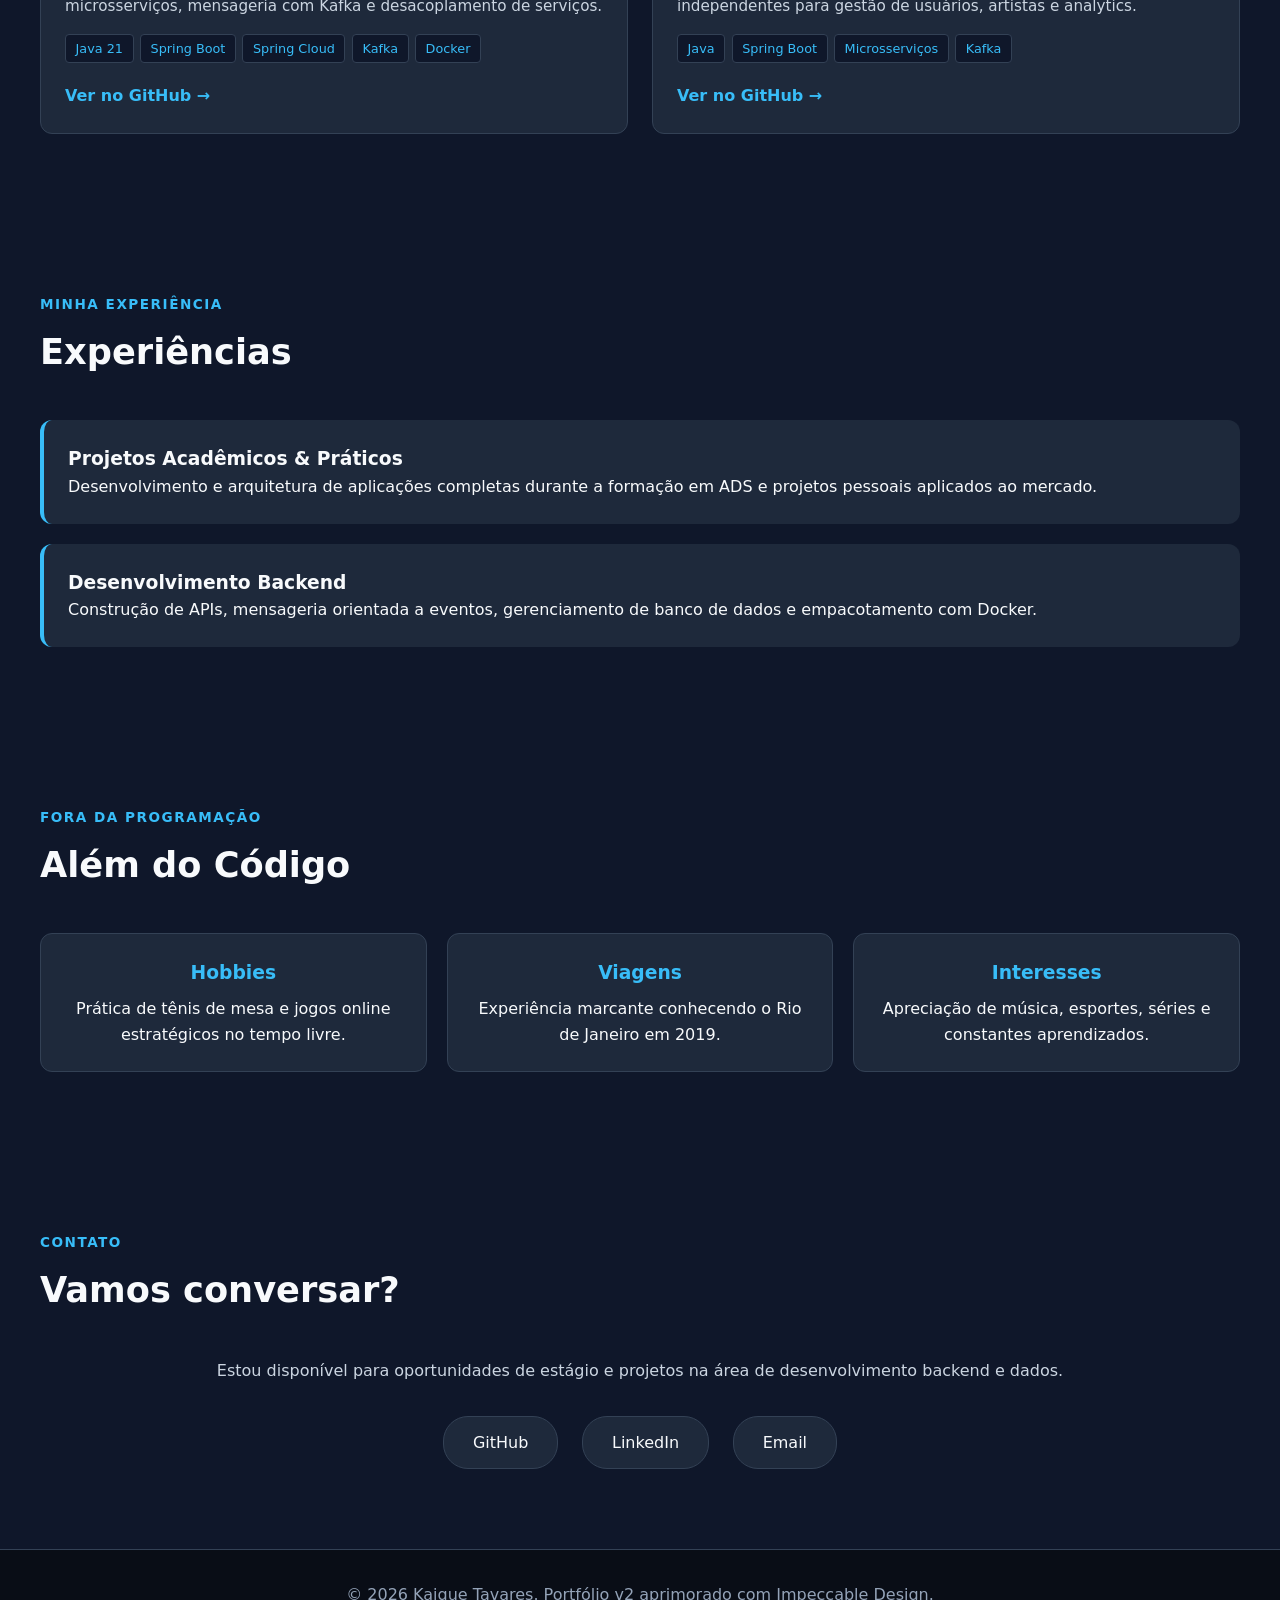
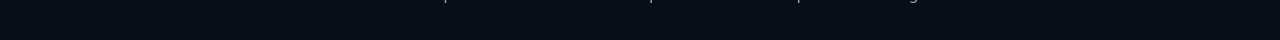
==== commit b420954b: "Atualizando index.html, style.css e paginas com a versao v2 final" ====
--- a/index.html
+++ b/index.html
@@ -3,8 +3,8 @@
 <head>
     <meta charset="UTF-8">
     <meta name="viewport" content="width=device-width, initial-scale=1.0">
-    <meta name="description" content="Portfólio pessoal de Kaique Tavares, desenvolvedor de software.">
-    <title>Kaique Tavares | Desenvolvedor de Software</title>
+    <meta name="description" content="Portfólio pessoal de Kaique Tavares, desenvolvedor de software focado em backend, microsserviços e dados.">
+    <title>Kaique Tavares | Desenvolvedor de Software (v2)</title>
     <link rel="stylesheet" href="css/style.css">
 </head>
 
@@ -12,9 +12,9 @@
 
     <header class="header">
         <nav class="navbar">
-            <a href="#home" class="logo">Kaique.</a>
-
-            <button class="menu-toggle" type="button" aria-label="Abrir menu" aria-expanded="false">
+            <a href="#home" class="logo">Kaique<span>.</span></a>
+
+            <button class="menu-toggle" type="button" aria-label="Abrir menu de navegação" aria-expanded="false">
                 ☰
             </button>
 
@@ -27,6 +27,9 @@
                 <li><a href="#experiencias">Experiências</a></li>
                 <li><a href="#alem-do-codigo">Além do código</a></li>
                 <li><a href="#contato">Contato</a></li>
+                <!-- Links obrigatórios para o trabalho -->
+                <li><a href="catalogo.html" class="nav-extra">Catálogo Impeccable</a></li>
+                <li><a href="registros.html" class="nav-extra">Registros v2</a></li>
             </ul>
         </nav>
     </header>
@@ -39,15 +42,14 @@
 
                 <h1>Kaique Tavares</h1>
 
-                <h2>Desenvolvedor de Software</h2>
+                <h2>Desenvolvedor de Software Backend</h2>
 
                 <p class="hero-description">
-                    Estudante de Análise e Desenvolvimento de Sistemas,
-                    interessado em backend, arquitetura de software e dados.
+                    Estudante de Análise e Desenvolvimento de Sistemas, com foco em ecossistema Java, Spring Boot, microsserviços e engenharia de dados.
                 </p>
 
                 <div class="hero-actions">
-                    <a href="#projetos" class="btn">Ver projetos</a>
+                    <a href="#projetos" class="btn btn-primary">Ver projetos</a>
                     <a href="#contato" class="btn btn-outline">Entrar em contato</a>
                 </div>
             </div>
@@ -60,26 +62,32 @@
                 <h2 class="section-title">Construindo minha trajetória na tecnologia</h2>
 
                 <div class="about-content">
-                    <div class="about-image"></div>
+                    <div class="about-stats">
+                        <div class="stat-card">
+                            <h3>Backend</h3>
+                            <p>Java & Spring</p>
+                        </div>
+                        <div class="stat-card">
+                            <h3>Eventos</h3>
+                            <p>Kafka & Mensageria</p>
+                        </div>
+                        <div class="stat-card">
+                            <h3>Dados</h3>
+                            <p>Python & SQL</p>
+                        </div>
+                    </div>
 
                     <div class="about-text">
                         <p>
-                            Sou estudante de Análise e Desenvolvimento de Sistemas
-                            e venho construindo minha experiência principalmente
-                            no desenvolvimento backend.
+                            Sou estudante de Análise e Desenvolvimento de Sistemas e venho construindo minha experiência prática voltada para a criação de sistemas backend escaláveis e seguros.
                         </p>
 
                         <p>
-                            Tenho estudado e desenvolvido projetos utilizando Java,
-                            Spring Boot, microsserviços, Kafka, bancos de dados e,
-                            mais recentemente, Python e tecnologias voltadas para dados.
+                            Tenho desenvolvido soluções utilizando <strong>Java 21, Spring Boot, microsserviços, Kafka, Docker</strong> e, recentemente, expandindo minha atuação para ecossistemas de dados com <strong>Python e SQL</strong>.
                         </p>
 
                         <p>
-                            Meu objetivo é continuar evoluindo como desenvolvedor,
-                            criando aplicações cada vez mais completas e entendendo
-                            não apenas o código, mas também a arquitetura por trás
-                            das soluções.
+                            Busco evoluir continuamente minha visão de arquitetura de software, aplicando boas práticas de design, desacoplamento e performance.
                         </p>
                     </div>
                 </div>
@@ -96,69 +104,33 @@
 
                     <article class="timeline-item">
                         <span class="timeline-year">2024</span>
-
                         <div class="timeline-content">
-                            <h3>Início da programação</h3>
-
-                            <p>
-                                Início da formação em Análise e Desenvolvimento
-                                de Sistemas e dos estudos em programação.
-                            </p>
+                            <h3>Início na Programação</h3>
+                            <p>Ingresso na graduação de Análise e Desenvolvimento de Sistemas e primeiros fundamentos de lógica e estruturas de dados.</p>
                         </div>
                     </article>
 
                     <article class="timeline-item">
                         <span class="timeline-year">2025</span>
-
                         <div class="timeline-content">
-                            <h3>Java e Spring Boot</h3>
-
-                            <p>
-                                Aprofundamento em Java, orientação a objetos,
-                                Spring Boot, APIs REST, segurança e persistência
-                                de dados.
-                            </p>
+                            <h3>Aprofundamento Java & Spring</h3>
+                            <p>Desenvolvimento em Java, orientação a objetos, APIs REST com Spring Boot, persistência de dados (JPA/Hibernate) e segurança.</p>
                         </div>
                     </article>
 
                     <article class="timeline-item">
                         <span class="timeline-year">2026</span>
-
                         <div class="timeline-content">
-                            <h3>Microsserviços e mensageria</h3>
-
-                            <p>
-                                Desenvolvimento de sistemas utilizando
-                                microsserviços, Spring Cloud, Kafka, WebSocket,
-                                Docker e outras tecnologias do ecossistema backend.
-                            </p>
+                            <h3>Microsserviços & Eventos</h3>
+                            <p>Construção de arquiteturas distribuídas com Spring Cloud, mensageria assíncrona com Apache Kafka, Docker e containers.</p>
                         </div>
                     </article>
 
                     <article class="timeline-item">
                         <span class="timeline-year">2026</span>
-
                         <div class="timeline-content">
-                            <h3>Python e dados</h3>
-
-                            <p>
-                                Expansão dos estudos para Python, SQL, Pandas
-                                e desenvolvimento de soluções relacionadas
-                                a dados e pipelines.
-                            </p>
-                        </div>
-                    </article>
-
-                    <article class="timeline-item">
-                        <span class="timeline-year">Próximos passos</span>
-
-                        <div class="timeline-content">
-                            <h3>Continuar evoluindo</h3>
-
-                            <p>
-                                Aprofundar conhecimentos em desenvolvimento,
-                                arquitetura de software, dados e novas tecnologias.
-                            </p>
+                            <h3>Python & Ecossistema de Dados</h3>
+                            <p>Estudo e aplicação de Python, manipulação de dados com Pandas, pipelines de dados e consultas SQL avançadas.</p>
                         </div>
                     </article>
 
@@ -170,50 +142,47 @@
             <div class="container">
                 <p class="section-subtitle">Tecnologias</p>
 
-                <h2 class="section-title">Skills</h2>
+                <h2 class="section-title">Skills & Ferramentas</h2>
 
                 <div class="skills-grid">
-
-                    <article class="skill-card">
-                        <h3>Java</h3>
-                        <p>Desenvolvimento backend</p>
-                    </article>
-
+                    <article class="skill-card">
+                        <h3>Java 21</h3>
+                        <p>Desenvolvimento backend robusto</p>
+                    </article>
                     <article class="skill-card">
                         <h3>Spring Boot</h3>
-                        <p>APIs e aplicações backend</p>
+                        <p>APIs REST e microsserviços</p>
                     </article>
 
                     <article class="skill-card">
                         <h3>Spring Cloud</h3>
-                        <p>Arquitetura de microsserviços</p>
-                    </article>
-
-                    <article class="skill-card">
-                        <h3>Kafka</h3>
-                        <p>Mensageria e eventos</p>
+                        <p>Service Discovery e API Gateway</p>
+                    </article>
+
+                    <article class="skill-card">
+                        <h3>Apache Kafka</h3>
+                        <p>Arquitetura orientada a eventos</p>
                     </article>
 
                     <article class="skill-card">
                         <h3>Python</h3>
-                        <p>Programação e dados</p>
-                    </article>
-
-                    <article class="skill-card">
-                        <h3>SQL</h3>
-                        <p>Banco de dados</p>
+                        <p>Scripting e análise de dados</p>
+                    </article>
+
+                    <article class="skill-card">
+                        <h3>SQL & Bancos</h3>
+                        <p>PostgreSQL e MySQL</p>
                     </article>
 
                     <article class="skill-card">
                         <h3>Docker</h3>
-                        <p>Containerização</p>
-                    </article>
-
-                    <article class="skill-card">
-                        <h3>Git</h3>
-                        <p>Versionamento</p>
-                    </article>
-
+                        <p>Containerização de aplicações</p>
+                    </article>
+
+                    <article class="skill-card">
+                        <h3>Git & GitHub</h3>
+                        <p>Controle de versão e CI/CD</p>
+                    </article>
                 </div>
             </div>
         </section>
@@ -222,24 +191,13 @@
             <div class="container">
                 <p class="section-subtitle">O que estou construindo</p>
 
-                <h2 class="section-title">Projetos</h2>
-
-                <div class="project-filters">
-                    <button type="button" class="filter-btn active" data-filter="todos">
-                        Todos
-                    </button>
-
-                    <button type="button" class="filter-btn" data-filter="java">
-                        Java
-                    </button>
-
-                    <button type="button" class="filter-btn" data-filter="python">
-                        Python
-                    </button>
-
-                    <button type="button" class="filter-btn" data-filter="dados">
-                        Dados
-                    </button>
+                <h2 class="section-title">Projetos em Destaque</h2>
+
+                <div class="project-filters" role="tablist">
+                    <button type="button" class="filter-btn active" data-filter="todos" aria-pressed="true">Todos</button>
+                    <button type="button" class="filter-btn" data-filter="java" aria-pressed="false">Java</button>
+                    <button type="button" class="filter-btn" data-filter="python" aria-pressed="false">Python</button>
+                    <button type="button" class="filter-btn" data-filter="dados" aria-pressed="false">Dados</button>
                 </div>
 
                 <div class="projects-grid">
@@ -247,15 +205,8 @@
                     <article class="project-card" data-category="java">
                         <div class="project-content">
                             <p class="project-category">Microsserviços</p>
-
                             <h3>Food Delivery System</h3>
-
-                            <p>
-                                Sistema de entrega de comida desenvolvido com
-                                arquitetura de microsserviços utilizando
-                                Spring Boot e tecnologias do ecossistema Cloud.
-                            </p>
-
+                            <p>Sistema distribuído de entregas construído com arquitetura de microsserviços, mensageria com Kafka e desacoplamento de serviços.</p>
                             <div class="project-technologies">
                                 <span>Java 21</span>
                                 <span>Spring Boot</span>
@@ -263,15 +214,8 @@
                                 <span>Kafka</span>
                                 <span>Docker</span>
                             </div>
-
                             <div class="project-links">
-                                <a
-                                    href="https://github.com/KaiqueVieiraTavares/entrega-comida"
-                                    target="_blank"
-                                    rel="noopener noreferrer"
-                                >
-                                    GitHub
-                                </a>
+                                <a href="https://github.com/KaiqueVieiraTavares/entrega-comida" target="_blank" rel="noopener noreferrer" aria-label="Acessar projeto Food Delivery no GitHub">Ver no GitHub →</a>
                             </div>
                         </div>
                     </article>
@@ -279,30 +223,16 @@
                     <article class="project-card" data-category="java">
                         <div class="project-content">
                             <p class="project-category">Microsserviços</p>
-
                             <h3>Music System</h3>
-
-                            <p>
-                                Sistema de música desenvolvido com arquitetura
-                                distribuída, contendo serviços independentes
-                                para usuários, músicas, artistas, busca e analytics.
-                            </p>
-
+                            <p>Plataforma de música em arquitetura distribuída com microsserviços independentes para gestão de usuários, artistas e analytics.</p>
                             <div class="project-technologies">
                                 <span>Java</span>
                                 <span>Spring Boot</span>
                                 <span>Microsserviços</span>
                                 <span>Kafka</span>
                             </div>
-
                             <div class="project-links">
-                                <a
-                                    href="https://github.com/KaiqueVieiraTavares/music-system"
-                                    target="_blank"
-                                    rel="noopener noreferrer"
-                                >
-                                    GitHub
-                                </a>
+                                <a href="https://github.com/KaiqueVieiraTavares/music-system" target="_blank" rel="noopener noreferrer" aria-label="Acessar projeto Music System no GitHub">Ver no GitHub →</a>
                             </div>
                         </div>
                     </article>
@@ -318,26 +248,15 @@
                 <h2 class="section-title">Experiências</h2>
 
                 <div class="experience-list">
-
                     <article class="experience-item">
-                        <h3>Projetos acadêmicos</h3>
-
-                        <p>
-                            Desenvolvimento de aplicações e sistemas durante
-                            a formação em Análise e Desenvolvimento de Sistemas.
-                        </p>
+                        <h3>Projetos Acadêmicos & Práticos</h3>
+                        <p>Desenvolvimento e arquitetura de aplicações completas durante a formação em ADS e projetos pessoais aplicados ao mercado.</p>
                     </article>
 
                     <article class="experience-item">
-                        <h3>Desenvolvimento backend</h3>
-
-                        <p>
-                            Experiência prática em projetos utilizando Java,
-                            Spring Boot, microsserviços, Kafka, bancos de dados
-                            e Docker.
-                        </p>
-                    </article>
-
+                        <h3>Desenvolvimento Backend</h3>
+                        <p>Construção de APIs, mensageria orientada a eventos, gerenciamento de banco de dados e empacotamento com Docker.</p>
+                    </article>
                 </div>
             </div>
         </section>
@@ -346,35 +265,23 @@
             <div class="container">
                 <p class="section-subtitle">Fora da programação</p>
 
-                <h2 class="section-title">Além do código</h2>
+                <h2 class="section-title">Além do Código</h2>
 
                 <div class="life-grid">
-
                     <article class="life-card">
-    <h3>Hobbies</h3>
-
-    <p>
-        No meu tempo livre, gosto de jogar tênis de mesa
-        e também de jogar jogos online.
-    </p>
-</article>
+                        <h3>Hobbies</h3>
+                        <p>Prática de tênis de mesa e jogos online estratégicos no tempo livre.</p>
+                    </article>
 
                     <article class="life-card">
                         <h3>Viagens</h3>
-
-                        <p>
-                           Viajei para o Rio de Janeiro em 2019, achei a cidade muito bonita e interessante.
-                        </p>
+                        <p>Experiência marcante conhecendo o Rio de Janeiro em 2019.</p>
                     </article>
 
                     <article class="life-card">
                         <h3>Interesses</h3>
-
-                        <p>
-                            Música, esportes, séries, filmes, etc...
-                        </p>
-                    </article>
-
+                        <p>Apreciação de música, esportes, séries e constantes aprendizados.</p>
+                    </article>
                 </div>
             </div>
         </section>
@@ -383,35 +290,16 @@
             <div class="container">
                 <p class="section-subtitle">Contato</p>
 
-                <h2 class="section-title">Vamos conversar</h2>
+                <h2 class="section-title">Vamos conversar?</h2>
 
                 <p class="contact-description">
-                    Você pode encontrar meus projetos e acompanhar
-                    minha trajetória através dos meus canais profissionais.
+                    Estou disponível para oportunidades de estágio e projetos na área de desenvolvimento backend e dados.
                 </p>
 
                 <div class="contact-links">
-
-                    <a
-                        href="https://github.com/KaiqueVieiraTavares"
-                        target="_blank"
-                        rel="noopener noreferrer"
-                    >
-                        GitHub
-                    </a>
-
-                    <a
-                        href="https://www.linkedin.com/in/kaique-tavares-1653822b4/"
-                        target="_blank"
-                        rel="noopener noreferrer"
-                    >
-                        LinkedIn
-                    </a>
-
-                    <a href="mailto:kaique.tavares.dev@gmail.com">
-                        kaique.tavares.dev@gmail.com
-                    </a>
-
+                    <a href="https://github.com/KaiqueVieiraTavares" target="_blank" rel="noopener noreferrer" aria-label="Perfil no GitHub">GitHub</a>
+                    <a href="https://www.linkedin.com/in/kaique-tavares-1653822b4/" target="_blank" rel="noopener noreferrer" aria-label="Perfil no LinkedIn">LinkedIn</a>
+                    <a href="mailto:kaique.tavares.dev@gmail.com" aria-label="Enviar e-mail para Kaique">Email</a>
                 </div>
             </div>
         </section>
@@ -419,7 +307,7 @@
     </main>
 
     <footer class="footer">
-        <p>&copy; 2026 Kaique Tavares.</p>
+        <p>&copy; 2026 Kaique Tavares. Portfólio v2 aprimorado com Impeccable Design.</p>
     </footer>
 
     <script src="js/script.js"></script>
--- a/css/style.css
+++ b/css/style.css
@@ -1,18 +1,17 @@
 :root {
-    --primary-color: #4f46e5;
-    --primary-hover: #4338ca;
-    --secondary-color: #0ea5e9;
+    --primary-color: #6366f1;
+    --primary-hover: #4f46e5;
+    --secondary-color: #38bdf8;
     --dark-bg: #0f172a;
-    --darker-bg: #0a0f1e;
+    --darker-bg: #090d16;
     --card-bg: #1e293b;
-    --text-primary: #f1f5f9;
-    --text-secondary: #94a3b8;
-    --text-muted: #64748b;
+    --text-primary: #f8fafc;
+    --text-secondary: #cbd5e1;
+    --text-muted: #94a3b8;
     --border-color: #334155;
-    --success-color: #10b981;
-    --transition: all 0.3s ease;
+    --transition: all 0.25s cubic-bezier(0.4, 0, 0.2, 1);
     --border-radius: 12px;
-    --box-shadow: 0 10px 30px rgba(0, 0, 0, 0.3);
+    --box-shadow: 0 10px 25px -5px rgba(0, 0, 0, 0.4);
 }
 
 * {
@@ -26,7 +25,7 @@
 }
 
 body {
-    font-family: 'Segoe UI', system-ui, -apple-system, sans-serif;
+    font-family: system-ui, -apple-system, Roboto, sans-serif;
     background-color: var(--dark-bg);
     color: var(--text-primary);
     line-height: 1.6;
@@ -39,7 +38,7 @@
     left: 0;
     right: 0;
     background-color: rgba(15, 23, 42, 0.95);
-    backdrop-filter: blur(10px);
+    backdrop-filter: blur(12px);
     z-index: 1000;
     border-bottom: 1px solid var(--border-color);
 }
@@ -58,18 +57,16 @@
     font-weight: 700;
     color: var(--text-primary);
     text-decoration: none;
-    letter-spacing: -0.5px;
-}
-
-.logo::after {
-    content: '';
+}
+
+.logo span {
     color: var(--primary-color);
 }
 
 .nav-links {
     display: flex;
     list-style: none;
-    gap: 2rem;
+    gap: 1.5rem;
     align-items: center;
 }
 
@@ -78,26 +75,23 @@
     text-decoration: none;
     font-size: 0.95rem;
     transition: var(--transition);
-    position: relative;
 }
 
 .nav-links a:hover {
-    color: var(--text-primary);
-}
-
-.nav-links a::after {
-    content: '';
-    position: absolute;
-    bottom: -5px;
-    left: 0;
-    width: 0;
-    height: 2px;
-    background-color: var(--primary-color);
-    transition: var(--transition);
-}
-
-.nav-links a:hover::after {
-    width: 100%;
+    color: var(--secondary-color);
+}
+
+.nav-links .nav-extra {
+    color: var(--secondary-color);
+    font-weight: 600;
+    border: 1px solid var(--secondary-color);
+    padding: 0.3rem 0.8rem;
+    border-radius: 6px;
+}
+
+.nav-links .nav-extra:hover {
+    background-color: var(--secondary-color);
+    color: var(--dark-bg);
 }
 
 .menu-toggle {
@@ -105,128 +99,77 @@
     background: none;
     border: none;
     color: var(--text-primary);
-    font-size: 1.5rem;
+    font-size: 1.8rem;
     cursor: pointer;
-    padding: 0.5rem;
 }
 
 .hero {
-    min-height: 100vh;
+    min-height: 90vh;
     display: flex;
     align-items: center;
     justify-content: center;
-    background: linear-gradient(135deg, #0f172a 0%, #1e293b 100%);
-    position: relative;
-    overflow: hidden;
-    padding: 0 2rem;
-}
-
-.hero::before {
-    content: '';
-    position: absolute;
-    top: -50%;
-    left: -50%;
-    width: 200%;
-    height: 200%;
-    background: radial-gradient(circle, rgba(79, 70, 229, 0.1) 0%, transparent 70%);
-    animation: rotate 20s linear infinite;
-}
-
-@keyframes rotate {
-    from {
-        transform: rotate(0deg);
-    }
-    to {
-        transform: rotate(360deg);
-    }
-}
-
-.hero-content {
+    padding: 6rem 2rem 2rem;
     text-align: center;
-    position: relative;
-    z-index: 1;
 }
 
 .hero-intro {
-    font-size: 1.2rem;
-    color: var(--primary-color);
-    margin-bottom: 1rem;
-    font-weight: 500;
+    color: var(--secondary-color);
+    font-weight: 600;
+    margin-bottom: 0.5rem;
 }
 
 .hero h1 {
-    font-size: 4rem;
-    margin-bottom: 1rem;
-    background: linear-gradient(45deg, #4f46e5, #0ea5e9);
-    -webkit-background-clip: text;
-    -webkit-text-fill-color: transparent;
-    background-clip: text;
-    animation: fadeInUp 0.8s ease;
+    font-size: clamp(2.5rem, 5vw, 4rem);
+    margin-bottom: 0.5rem;
+    color: var(--text-primary);
 }
 
 .hero h2 {
-    font-size: 2rem;
+    font-size: clamp(1.3rem, 3vw, 2rem);
     color: var(--text-secondary);
     margin-bottom: 1.5rem;
     font-weight: 400;
-    animation: fadeInUp 0.8s ease 0.2s backwards;
 }
 
 .hero-description {
+    max-width: 650px;
+    margin: 0 auto 2rem;
+    color: var(--text-secondary);
     font-size: 1.1rem;
-    color: var(--text-secondary);
-    max-width: 600px;
-    margin: 0 auto 2rem;
-    animation: fadeInUp 0.8s ease 0.4s backwards;
 }
 
 .hero-actions {
     display: flex;
     gap: 1rem;
     justify-content: center;
-    animation: fadeInUp 0.8s ease 0.6s backwards;
-}
-
-@keyframes fadeInUp {
-    from {
-        opacity: 0;
-        transform: translateY(30px);
-    }
-    to {
-        opacity: 1;
-        transform: translateY(0);
-    }
 }
 
 .btn {
-    display: inline-block;
-    padding: 0.9rem 2rem;
-    border-radius: 50px;
+    padding: 0.8rem 1.8rem;
+    border-radius: 30px;
     text-decoration: none;
-    font-weight: 500;
-    transition: var(--transition);
-    font-size: 1rem;
-}
-
-.btn:first-child {
+    font-weight: 600;
+    transition: var(--transition);
+}
+
+.btn-primary {
     background-color: var(--primary-color);
     color: white;
 }
 
-.btn:first-child:hover {
+.btn-primary:hover {
     background-color: var(--primary-hover);
     transform: translateY(-2px);
-    box-shadow: 0 10px 20px rgba(79, 70, 229, 0.3);
+    box-shadow: var(--box-shadow);
 }
 
 .btn-outline {
     border: 2px solid var(--primary-color);
-    color: var(--primary-color);
+    color: var(--text-primary);
 }
 
 .btn-outline:hover {
     background-color: var(--primary-color);
-    color: white;
     transform: translateY(-2px);
 }
 
@@ -240,470 +183,275 @@
 }
 
 .section-subtitle {
-    color: var(--primary-color);
-    font-weight: 600;
+    color: var(--secondary-color);
+    font-weight: 700;
     text-transform: uppercase;
-    letter-spacing: 2px;
-    font-size: 0.9rem;
+    letter-spacing: 1.5px;
+    font-size: 0.85rem;
     margin-bottom: 0.5rem;
 }
 
 .section-title {
-    font-size: 2.5rem;
-    margin-bottom: 3rem;
-    color: var(--text-primary);
+    font-size: 2.2rem;
+    margin-bottom: 2.5rem;
 }
 
 .about-content {
     display: grid;
-    grid-template-columns: 1fr 1fr;
-    gap: 3rem;
+    grid-template-columns: 1fr 1.5fr;
+    gap: 2.5rem;
     align-items: center;
 }
 
-.about-image {
-    width: 100%;
-    height: 400px;
-    background: linear-gradient(135deg, #4f46e5 0%, #0ea5e9 100%);
+.about-stats {
+    display: grid;
+    gap: 1rem;
+}
+
+.stat-card {
+    background: var(--card-bg);
+    padding: 1.25rem;
     border-radius: var(--border-radius);
-    position: relative;
-    overflow: hidden;
-}
-
-.about-image::before {
-    content: '👨‍💻';
-    position: absolute;
-    top: 50%;
-    left: 50%;
-    transform: translate(-50%, -50%);
-    font-size: 6rem;
+    border: 1px solid var(--border-color);
+    border-left: 4px solid var(--primary-color);
+}
+
+.stat-card h3 {
+    color: var(--secondary-color);
+    font-size: 1.1rem;
+}
+
+.stat-card p {
+    color: var(--text-secondary);
 }
 
 .about-text p {
-    margin-bottom: 1.5rem;
-    color: var(--text-secondary);
-    font-size: 1.05rem;
+    margin-bottom: 1rem;
+    color: var(--text-secondary);
 }
 
 .timeline {
     position: relative;
-    padding-left: 2rem;
-}
-
-.timeline::before {
-    content: '';
-    position: absolute;
-    left: 0;
-    top: 0;
-    bottom: 0;
-    width: 3px;
-    background: linear-gradient(180deg, #4f46e5, #0ea5e9);
+    padding-left: 1.5rem;
+    border-left: 2px solid var(--border-color);
 }
 
 .timeline-item {
+    margin-bottom: 2rem;
     position: relative;
-    margin-bottom: 2.5rem;
-    padding-left: 2rem;
-}
-
-.timeline-item::before {
-    content: '';
-    position: absolute;
-    left: -0.5rem;
-    top: 0.5rem;
-    width: 15px;
-    height: 15px;
-    background-color: var(--primary-color);
-    border-radius: 50%;
-    border: 3px solid var(--dark-bg);
 }
 
 .timeline-year {
     display: inline-block;
-    background-color: var(--primary-color);
+    background: var(--primary-color);
     color: white;
-    padding: 0.3rem 1rem;
+    padding: 0.2rem 0.8rem;
+    border-radius: 4px;
+    font-size: 0.85rem;
+    font-weight: bold;
+    margin-bottom: 0.5rem;
+}
+
+.timeline-content h3 {
+    font-size: 1.2rem;
+    margin-bottom: 0.4rem;
+}
+
+.timeline-content p {
+    color: var(--text-secondary);
+}
+
+.skills-grid {
+    display: grid;
+    grid-template-columns: repeat(auto-fit, minmax(220px, 1fr));
+    gap: 1.25rem;
+}
+
+.skill-card {
+    background: var(--card-bg);
+    padding: 1.5rem;
+    border-radius: var(--border-radius);
+    border: 1px solid var(--border-color);
+    transition: var(--transition);
+}
+
+.skill-card:hover {
+    border-color: var(--primary-color);
+    transform: translateY(-4px);
+}
+
+.skill-card h3 {
+    color: var(--secondary-color);
+    margin-bottom: 0.4rem;
+}
+
+.skill-card p {
+    color: var(--text-secondary);
+    font-size: 0.9rem;
+}
+
+.project-filters {
+    display: flex;
+    gap: 0.75rem;
+    margin-bottom: 2rem;
+}
+
+.filter-btn {
+    padding: 0.5rem 1.25rem;
+    background: transparent;
+    border: 1px solid var(--border-color);
+    color: var(--text-secondary);
     border-radius: 20px;
-    font-size: 0.9rem;
-    margin-bottom: 0.5rem;
-}
-
-.timeline-content h3 {
-    color: var(--text-primary);
-    margin-bottom: 0.5rem;
-    font-size: 1.2rem;
-}
-
-.timeline-content p {
-    color: var(--text-secondary);
-}
-
-.skills-grid {
-    display: grid;
-    grid-template-columns: repeat(auto-fit, minmax(250px, 1fr));
-    gap: 1.5rem;
-}
-
-.skill-card {
-    background-color: var(--card-bg);
-    padding: 2rem;
-    border-radius: var(--border-radius);
-    transition: var(--transition);
-    border: 1px solid var(--border-color);
-}
-
-.skill-card:hover {
-    transform: translateY(-5px);
-    border-color: var(--primary-color);
-    box-shadow: var(--box-shadow);
-}
-
-.skill-card h3 {
-    color: var(--primary-color);
-    margin-bottom: 0.5rem;
-    font-size: 1.3rem;
-}
-
-.skill-card p {
-    color: var(--text-secondary);
-    font-size: 0.9rem;
-}
-
-.project-filters {
-    display: flex;
-    gap: 1rem;
-    margin-bottom: 2rem;
-    flex-wrap: wrap;
-}
-
-.filter-btn {
-    padding: 0.5rem 1.5rem;
-    background-color: transparent;
-    border: 1px solid var(--border-color);
-    color: var(--text-secondary);
-    border-radius: 25px;
     cursor: pointer;
     transition: var(--transition);
-    font-size: 0.9rem;
-}
-
-.filter-btn:hover {
-    border-color: var(--primary-color);
-    color: var(--text-primary);
-}
-
-.filter-btn.active {
-    background-color: var(--primary-color);
+}
+
+.filter-btn.active, .filter-btn:hover {
+    background: var(--primary-color);
     color: white;
     border-color: var(--primary-color);
 }
 
 .projects-grid {
     display: grid;
-    grid-template-columns: repeat(auto-fit, minmax(350px, 1fr));
-    gap: 2rem;
+    grid-template-columns: repeat(auto-fit, minmax(320px, 1fr));
+    gap: 1.5rem;
 }
 
 .project-card {
-    background-color: var(--card-bg);
+    background: var(--card-bg);
     border-radius: var(--border-radius);
-    overflow: hidden;
-    transition: var(--transition);
-    border: 1px solid var(--border-color);
+    border: 1px solid var(--border-color);
+    padding: 1.5rem;
+    transition: var(--transition);
 }
 
 .project-card:hover {
     transform: translateY(-5px);
-    box-shadow: var(--box-shadow);
-    border-color: var(--primary-color);
-}
-
-.project-content {
-    padding: 2rem;
-}
-
-.project-category {
-    color: var(--primary-color);
-    font-size: 0.85rem;
-    text-transform: uppercase;
-    letter-spacing: 1px;
-    margin-bottom: 0.5rem;
-}
-
-.project-content h3 {
-    color: var(--text-primary);
-    margin-bottom: 1rem;
-    font-size: 1.5rem;
-}
-
-.project-content > p {
-    color: var(--text-secondary);
-    margin-bottom: 1.5rem;
-}
-
-.project-technologies {
-    display: flex;
-    flex-wrap: wrap;
-    gap: 0.5rem;
-    margin-bottom: 1.5rem;
-}
-
-.project-technologies span {
-    background-color: rgba(79, 70, 229, 0.1);
-    color: var(--primary-color);
-    padding: 0.3rem 0.8rem;
-    border-radius: 15px;
-    font-size: 0.85rem;
-    border: 1px solid rgba(79, 70, 229, 0.3);
-}
-
-.project-links a {
-    display: inline-flex;
-    align-items: center;
-    gap: 0.5rem;
-    color: var(--text-secondary);
-    text-decoration: none;
-    transition: var(--transition);
-    font-weight: 500;
-}
-
-.project-links a:hover {
-    color: var(--primary-color);
-}
-
-.experience-list {
-    display: grid;
-    gap: 2rem;
-}
-
-.experience-item {
-    background-color: var(--card-bg);
-    padding: 2rem;
-    border-radius: var(--border-radius);
-    border-left: 4px solid var(--primary-color);
-    transition: var(--transition);
-}
-
-.experience-item:hover {
-    transform: translateX(10px);
-    box-shadow: var(--box-shadow);
-}
-
-.experience-item h3 {
-    color: var(--text-primary);
-    margin-bottom: 0.5rem;
-    font-size: 1.3rem;
-}
-
-.experience-item p {
-    color: var(--text-secondary);
-}
-
-.life-grid {
-    display: grid;
-    grid-template-columns: repeat(auto-fit, minmax(280px, 1fr));
-    gap: 2rem;
-}
-
-.life-card {
-    background-color: var(--card-bg);
-    padding: 2rem;
-    border-radius: var(--border-radius);
-    transition: var(--transition);
-    text-align: center;
-    border: 1px solid var(--border-color);
-}
-
-.life-card:hover {
-    transform: scale(1.05);
     border-color: var(--secondary-color);
     box-shadow: var(--box-shadow);
 }
 
+.project-category {
+    color: var(--secondary-color);
+    font-size: 0.8rem;
+    text-transform: uppercase;
+    font-weight: bold;
+}
+
+.project-content h3 {
+    margin: 0.5rem 0;
+}
+
+.project-content p {
+    color: var(--text-secondary);
+    font-size: 0.95rem;
+    margin-bottom: 1rem;
+}
+
+.project-technologies {
+    display: flex;
+    flex-wrap: wrap;
+    gap: 0.4rem;
+    margin-bottom: 1.25rem;
+}
+
+.project-technologies span {
+    background: #0f172a;
+    color: var(--secondary-color);
+    padding: 0.2rem 0.6rem;
+    border-radius: 4px;
+    font-size: 0.8rem;
+    border: 1px solid var(--border-color);
+}
+
+.project-links a {
+    color: var(--secondary-color);
+    text-decoration: none;
+    font-weight: bold;
+}
+
+.experience-list {
+    display: grid;
+    gap: 1.25rem;
+}
+
+.experience-item {
+    background: var(--card-bg);
+    padding: 1.5rem;
+    border-radius: var(--border-radius);
+    border-left: 4px solid var(--secondary-color);
+}
+
+.life-grid {
+    display: grid;
+    grid-template-columns: repeat(auto-fit, minmax(250px, 1fr));
+    gap: 1.25rem;
+}
+
+.life-card {
+    background: var(--card-bg);
+    padding: 1.5rem;
+    border-radius: var(--border-radius);
+    border: 1px solid var(--border-color);
+    text-align: center;
+}
+
 .life-card h3 {
     color: var(--secondary-color);
-    margin-bottom: 1rem;
-    font-size: 1.3rem;
-}
-
-.life-card p {
-    color: var(--text-secondary);
+    margin-bottom: 0.5rem;
 }
 
 .contact-description {
     text-align: center;
     color: var(--text-secondary);
-    max-width: 600px;
-    margin: 0 auto 3rem;
-    font-size: 1.1rem;
+    margin-bottom: 2rem;
 }
 
 .contact-links {
     display: flex;
     justify-content: center;
-    gap: 2rem;
-    flex-wrap: wrap;
+    gap: 1.5rem;
 }
 
 .contact-links a {
-    display: inline-flex;
-    align-items: center;
-    gap: 0.5rem;
-    padding: 1rem 2rem;
-    background-color: var(--card-bg);
-    border: 1px solid var(--border-color);
+    padding: 0.8rem 1.8rem;
+    background: var(--card-bg);
+    border: 1px solid var(--border-color);
+    color: var(--text-primary);
+    text-decoration: none;
     border-radius: 25px;
-    color: var(--text-secondary);
-    text-decoration: none;
-    transition: var(--transition);
-    font-weight: 500;
+    transition: var(--transition);
 }
 
 .contact-links a:hover {
     border-color: var(--primary-color);
-    color: var(--text-primary);
     transform: translateY(-3px);
-    box-shadow: var(--box-shadow);
 }
 
 .footer {
-    background-color: var(--darker-bg);
+    background: var(--darker-bg);
     text-align: center;
     padding: 2rem;
     border-top: 1px solid var(--border-color);
-}
-
-.footer p {
     color: var(--text-muted);
-    font-size: 0.9rem;
-}
-
-@keyframes slideIn {
-    from {
-        opacity: 0;
-        transform: translateX(-50px);
-    }
-    to {
-        opacity: 1;
-        transform: translateX(0);
-    }
-}
-
-.timeline-item {
-    animation: slideIn 0.6s ease forwards;
 }
 
 @media (max-width: 768px) {
-    .menu-toggle {
-        display: block;
-    }
-
+    .menu-toggle { display: block; }
     .nav-links {
         display: none;
         position: absolute;
         top: 100%;
         left: 0;
         right: 0;
-        background-color: var(--dark-bg);
+        background: var(--dark-bg);
         flex-direction: column;
-        padding: 1rem;
-        gap: 1rem;
+        padding: 1.5rem;
         border-bottom: 1px solid var(--border-color);
     }
-
-    .nav-links.active {
-        display: flex;
-    }
-
-    .hero h1 {
-        font-size: 3rem;
-    }
-
-    .hero h2 {
-        font-size: 1.5rem;
-    }
-
-    .about-content {
-        grid-template-columns: 1fr;
-    }
-
-    .about-image {
-        height: 300px;
-    }
-
-    .section {
-        padding: 3rem 1rem;
-    }
-
-    .section-title {
-        font-size: 2rem;
-    }
-
-    .projects-grid {
-        grid-template-columns: 1fr;
-    }
-
-    .hero-actions {
-        flex-direction: column;
-        align-items: center;
-    }
-
-    .contact-links {
-        flex-direction: column;
-        align-items: center;
-    }
-}
-
-@media (max-width: 480px) {
-    .navbar {
-        padding: 1rem;
-    }
-
-    .hero h1 {
-        font-size: 2.5rem;
-    }
-
-    .section {
-        padding: 2rem 0.5rem;
-    }
-
-    .timeline {
-        padding-left: 1rem;
-    }
-
-    .timeline-item {
-        padding-left: 1.5rem;
-    }
-}
-
-::-webkit-scrollbar {
-    width: 10px;
-}
-
-::-webkit-scrollbar-track {
-    background: var(--dark-bg);
-}
-
-::-webkit-scrollbar-thumb {
-    background: var(--primary-color);
-    border-radius: 5px;
-}
-
-::-webkit-scrollbar-thumb:hover {
-    background: var(--primary-hover);
-}
-
-.text-gradient {
-    background: linear-gradient(45deg, #4f46e5, #0ea5e9);
-    -webkit-background-clip: text;
-    -webkit-text-fill-color: transparent;
-    background-clip: text;
-}
-
-.hidden {
-    display: none;
-}
-
-.visible {
-    display: block;
+    .nav-links.active { display: flex; }
+    .about-content { grid-template-columns: 1fr; }
+    .hero-actions { flex-direction: column; }
+    .contact-links { flex-direction: column; align-items: center; }
 }
